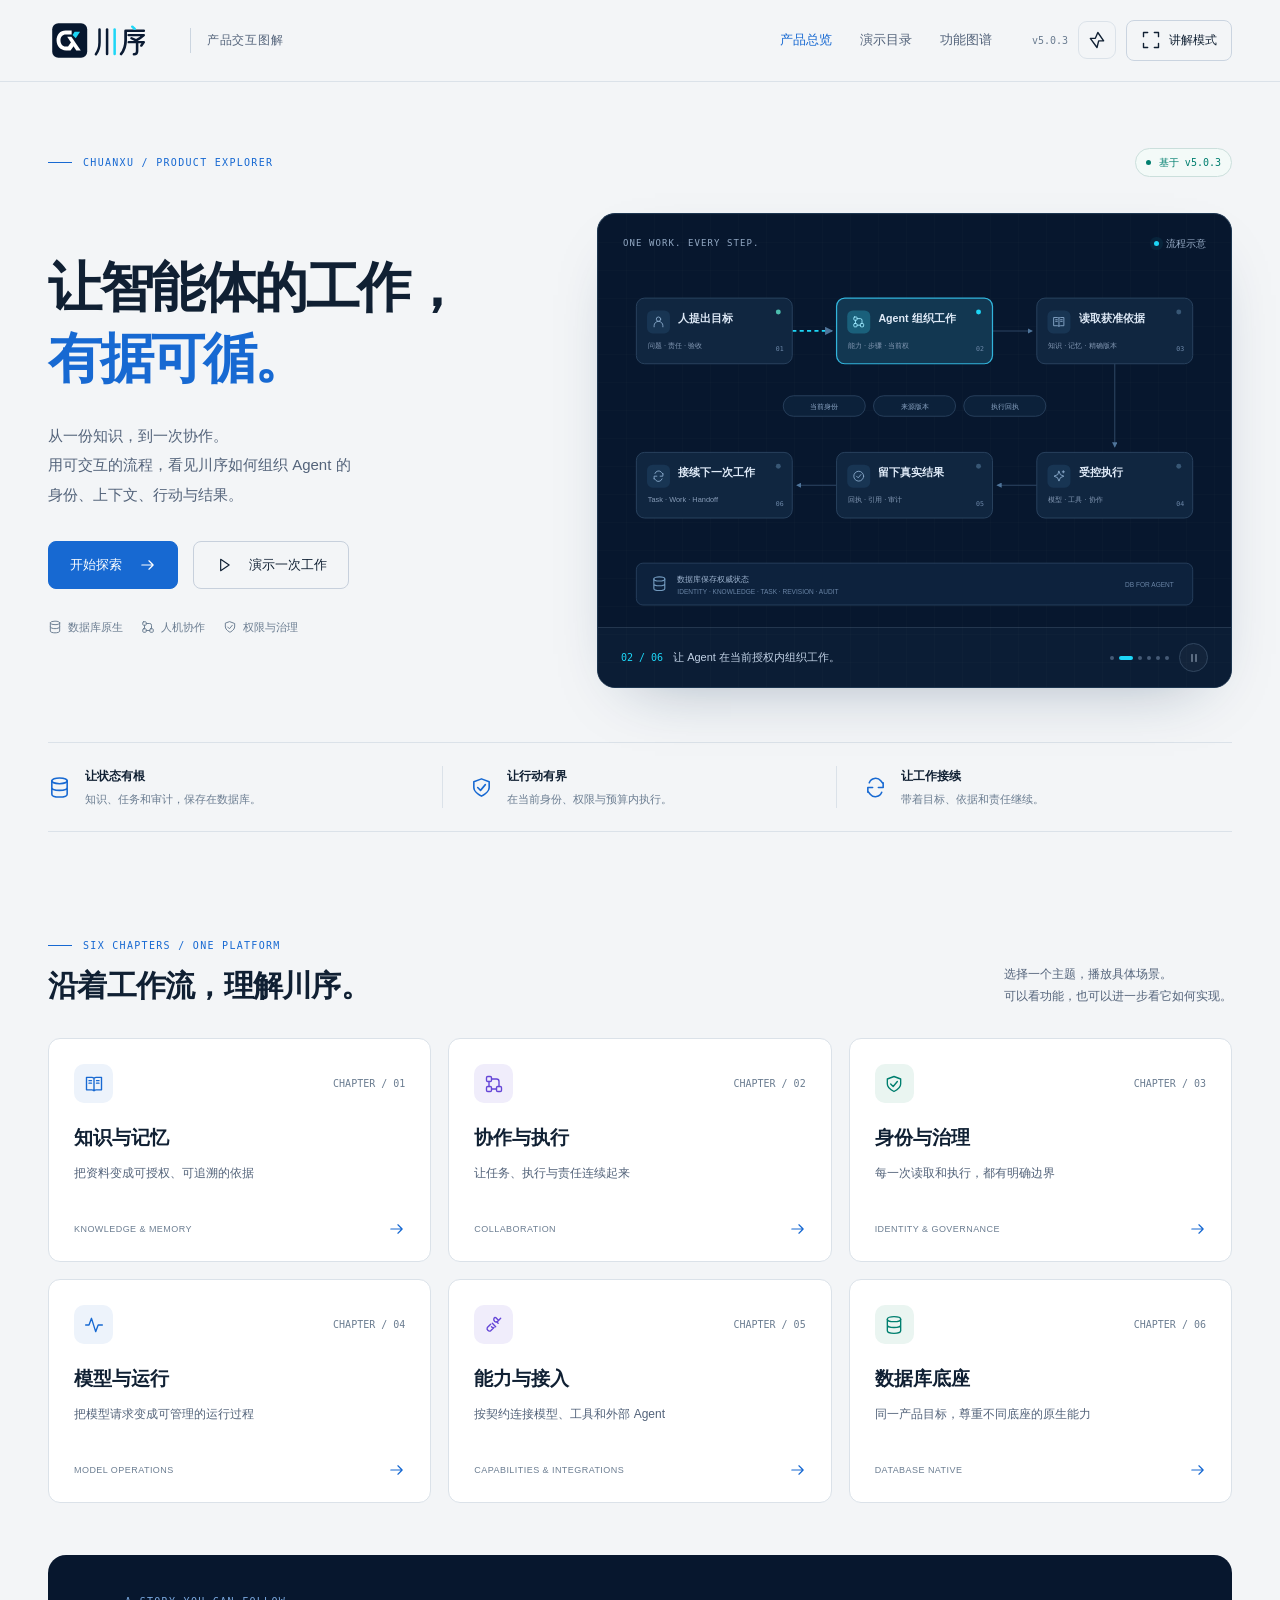
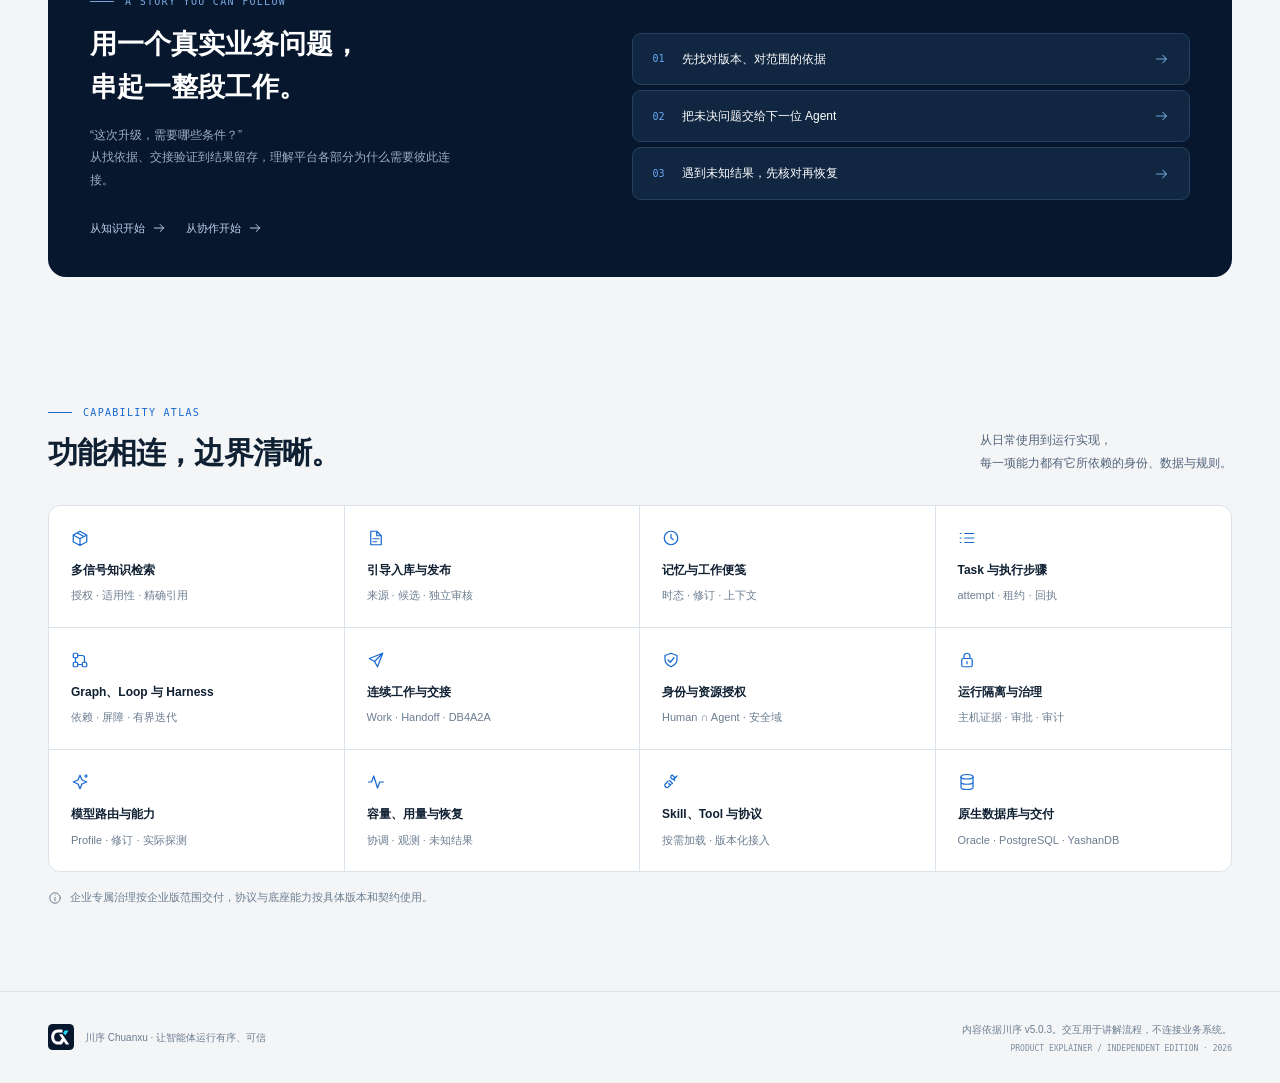
==== index.html @ 63a78e1e "v5.0.3 v1" ====
<!doctype html>
<html lang="zh-CN">
<head>
  <meta charset="utf-8">
  <meta name="viewport" content="width=device-width,initial-scale=1">
  <meta name="theme-color" content="#f3f5f7">
  <meta name="description" content="从知识与记忆、协作执行到身份治理，用动效探索川序 AI Agent 管理平台。">
  <title>川序产品交互图解</title>
  <link rel="icon" href="assets/chuanxu-mark.svg" type="image/svg+xml">
  <link rel="stylesheet" href="styles.css">
  <script src="content.js" defer></script>
  <script src="app.js" defer></script>
</head>
<body data-page="index">
  <div id="app"></div>
  <noscript><main class="noscript"><h1>川序产品交互图解</h1><p>请启用 JavaScript，以播放流程、切换场景并查看实现说明。这套独立网页在本地运行，不连接业务系统。</p><p><a href="index.html">产品总览</a> · <a href="README.md">使用说明</a></p></main></noscript>
</body>
</html>
---- styles.css ----
@charset "UTF-8";
:root{color-scheme:light;--ink:#102033;--muted:#53637a;--soft:#6b7d91;--line:#dbe2e9;--canvas:#f3f5f7;--surface:#fff;--navy:#07172e;--blue:#1769d2;--cyan:#1dd6f6;--teal:#007f6f;--violet:#6546d7;--amber:#a85d00;--red:#c83c4a;--font:"Noto Sans CJK SC","Noto Sans SC","Microsoft YaHei",Arial,sans-serif;--mono:"IBM Plex Mono","DejaVu Sans Mono",Consolas,monospace;--radius:16px}
*{box-sizing:border-box}html{scroll-behavior:smooth;scroll-padding-top:100px}body{margin:0;background:var(--canvas);color:var(--ink);font-family:var(--font);font-size:15px;line-height:1.7;-webkit-font-smoothing:antialiased}button,input,select{font:inherit}button,a{-webkit-tap-highlight-color:transparent}button{cursor:pointer}button:disabled{cursor:default;opacity:.4}a{color:inherit;text-decoration:none}button{color:inherit}svg{vertical-align:middle}img{max-width:100%;display:block}button:focus-visible,a:focus-visible,select:focus-visible,[tabindex]:focus-visible{outline:3px solid #2887f2;outline-offset:5px}::selection{background:#b9e5f7;color:var(--navy)}.skip-link{position:fixed;z-index:200;top:-70px;left:20px;padding:10px 20px;background:white}.skip-link:focus{top:10px}.icon{width:20px;height:20px;fill:none;stroke:currentColor;stroke-width:1.65;stroke-linecap:round;stroke-linejoin:round;flex-shrink:0}.container{width:min(1280px,calc(100% - 96px));margin-inline:auto}.mono,.eyebrow,.serial,.stage-eyebrow{font-family:var(--mono)}
.site-header{height:82px;position:sticky;top:0;z-index:50;background:rgba(243,245,247,.94);backdrop-filter:blur(14px);border-bottom:1px solid var(--line)}.header-inner{height:100%;display:flex;align-items:center;gap:24px}.brand{display:flex;align-items:center;gap:16px;flex-shrink:0}.brand img{width:126px;height:auto}.brand-rule{width:1px;height:25px;background:#cbd5e0}.brand-caption{font-size:12px;color:var(--muted);letter-spacing:.06em}.header-nav{display:flex;gap:28px;margin-left:auto;font-size:13px;color:var(--muted)}.header-nav a:hover,.header-nav a[aria-current=page]{color:var(--blue)}.header-actions{display:flex;align-items:center;gap:10px;margin-left:16px}.icon-btn{width:38px;height:38px;display:inline-flex;align-items:center;justify-content:center;border:1px solid var(--line);border-radius:9px;background:transparent}.icon-btn:hover{background:#e7edf4;border-color:#b7c7d9}.text-btn{padding:9px 14px;border:1px solid #cad4e0;border-radius:8px;display:inline-flex;align-items:center;justify-content:center;gap:8px;font-size:12px;background:transparent}.text-btn:hover{border-color:var(--blue);color:var(--blue)}.text-btn.active{background:var(--ink);color:#fff}.mobile-menu{display:none}.header-issue{font:10px var(--mono);color:var(--soft)}
.eyebrow{display:flex;align-items:center;gap:11px;font-size:10px;font-weight:500;letter-spacing:.13em;line-height:1.5;color:var(--blue)}.eyebrow:before{content:"";width:24px;height:1px;background:currentColor}.version-pill{display:inline-flex;align-items:center;gap:8px;font-family:var(--mono);font-size:10px;color:var(--teal);padding:5px 10px;border:1px solid #cbdfdc;background:#f3faf8;border-radius:30px}.version-pill:before{content:"";width:5px;height:5px;border-radius:50%;background:var(--teal)}.hero{padding:66px 0 42px}.hero-topline{display:flex;align-items:center;justify-content:space-between;margin-bottom:36px}.hero-grid{display:grid;grid-template-columns:.87fr 1.13fr;gap:60px;align-items:center}.hero-copy{padding:12px 0 25px}h1,h2,h3,p{margin:0}h1,h2,h3{font-weight:600}h1{font-size:clamp(36px,4.25vw,58px);line-height:1.32;letter-spacing:-.045em}.hero h1 em{font-style:normal;color:var(--blue)}.hero-description{max-width:420px;color:var(--muted);font-size:15px;line-height:1.95;margin-top:26px}.actions{display:flex;align-items:center;gap:15px;margin-top:32px;flex-wrap:wrap}.button{padding:13px 21px;display:inline-flex;align-items:center;justify-content:center;gap:17px;border:1px solid var(--blue);border-radius:8px;background:var(--blue);color:white;font-size:13px;line-height:1.4;transition:background .2s,transform .2s}.button:hover{background:#105ab9;transform:translateY(-2px)}.button.secondary{background:transparent;color:var(--ink);border-color:#c7d0dc}.button.secondary:hover{background:#e7edf4}.button .icon{width:17px}.hero-footnote{display:flex;gap:18px;align-items:center;margin-top:29px;color:var(--soft);font-size:11px}.hero-footnote span{display:flex;align-items:center;gap:6px}.hero-footnote .icon{width:14px;height:14px}.hero-board{position:relative;background:var(--navy);border:1px solid #1d3650;border-radius:18px;color:#edf5ff;box-shadow:0 24px 65px -35px #102f5666;overflow:hidden}.board-grid{position:absolute;inset:0;pointer-events:none;background-image:linear-gradient(#ffffff03 1px,transparent 1px),linear-gradient(90deg,#ffffff03 1px,transparent 1px);background-size:28px 28px}.hero-board-head{position:relative;display:flex;align-items:center;justify-content:space-between;padding:21px 25px 0}.stage-eyebrow{font-size:9px;letter-spacing:.12em;color:#93a9c4}.stage-status{font-size:10px;display:flex;align-items:center;gap:7px;color:#96aac4}.status-dot{display:inline-block;width:5px;height:5px;border-radius:50%;background:var(--cyan);box-shadow:0 0 0 4px #1dd6f610}.hero-stage{position:relative;padding:10px 17px 0}.hero-stage .flow-svg{width:100%;height:auto;display:block}.hero-board-footer{border-top:1px solid #23364e;padding:15px 23px;display:flex;align-items:center;justify-content:space-between;gap:10px;background:#0b1d35}.hero-caption{font-size:11px;color:#c1d1e5}.hero-caption .mono{color:var(--cyan);font-size:10px;margin-right:10px}.hero-controls{display:flex;align-items:center;gap:10px}.hero-controls button{width:29px;height:29px;background:#ffffff08;color:#c4d4e7;border:1px solid #31465f;border-radius:50%;display:grid;place-items:center}.hero-controls .icon{width:12px;height:12px}.hero-dots{display:flex;gap:5px}.hero-dots span{width:4px;height:4px;background:#455a75;border-radius:50%}.hero-dots span.active{background:var(--cyan);width:14px;border-radius:5px}.principle-strip{display:grid;grid-template-columns:repeat(3,1fr);margin-top:54px;border-top:1px solid var(--line);border-bottom:1px solid var(--line);padding:23px 0}.principle{display:flex;align-items:center;gap:14px;padding:0 27px;border-right:1px solid var(--line)}.principle:first-child{padding-left:0}.principle:last-child{border:0}.principle>.icon{width:23px;height:23px;color:var(--blue)}.principle strong{font-size:12px;font-weight:600;display:block}.principle small{font-size:11px;color:var(--soft);display:block;margin-top:3px}
.section{padding:64px 0}.section-heading{display:flex;align-items:end;justify-content:space-between;gap:24px;margin-bottom:30px}.section-heading h2{font-size:30px;line-height:1.5;letter-spacing:-.025em;margin-top:10px}.section-description{font-size:12px;color:var(--muted);max-width:350px;line-height:1.9}.chapter-grid{display:grid;grid-template-columns:repeat(3,1fr);gap:17px}.chapter-card{position:relative;background:var(--surface);border:1px solid var(--line);border-radius:12px;padding:25px 25px 22px;transition:transform .25s,border-color .25s,box-shadow .25s;overflow:hidden;min-height:224px;display:flex;flex-direction:column}.chapter-card:hover{transform:translateY(-5px);border-color:#8cb3e5;box-shadow:0 12px 25px -16px #173d6c66}.card-top{display:flex;align-items:center;justify-content:space-between}.serial{font-size:10px;color:var(--soft)}.chapter-card .card-icon{height:39px;width:39px;display:grid;place-items:center;background:#edf3fb;color:var(--blue);border-radius:10px}.chapter-card:nth-child(2) .card-icon,.chapter-card:nth-child(5) .card-icon{color:var(--violet);background:#f0edfb}.chapter-card:nth-child(3) .card-icon,.chapter-card:nth-child(6) .card-icon{color:var(--teal);background:#eaf5f1}.chapter-card h3{font-size:19px;margin-top:19px}.chapter-card p{font-size:12px;color:var(--muted);margin-top:8px;line-height:1.8;max-width:240px}.card-bottom{display:flex;align-items:center;justify-content:space-between;margin-top:auto;padding-top:19px;color:var(--soft);font-size:9px;letter-spacing:.05em}.card-bottom>.icon{width:17px;color:var(--blue)}.chapter-card:hover .card-bottom>.icon{transform:translateX(4px)}
.work-story{background:var(--navy);color:white;border-radius:18px;padding:39px 42px;margin-top:52px;display:grid;grid-template-columns:1fr 1.15fr;gap:56px;align-items:center;position:relative;overflow:hidden}.work-story .eyebrow{color:#7aa8de}.work-story h2{font-size:27px;line-height:1.6;margin-top:14px}.work-story p{font-size:12px;color:#9caec6;margin-top:14px;line-height:1.9;max-width:380px}.story-steps{display:flex;flex-direction:column;gap:5px}.story-step{display:flex;gap:17px;align-items:center;padding:15px 20px;background:#102641;border:1px solid #25415f;border-radius:9px;font-size:12px}.story-step .serial{color:#69a8f7}.story-step>.icon{margin-left:auto;color:#74a8dc;width:15px}.story-steps a:hover{border-color:#4a8bd6;background:#163151}.reading-links{display:flex;gap:20px;margin-top:26px}.reading-links a{font-size:11px;color:#bed4ee;display:flex;align-items:center;gap:7px}.reading-links .icon{width:14px}.atlas-grid{display:grid;grid-template-columns:repeat(4,1fr);gap:0;border:1px solid var(--line);background:white;border-radius:12px;overflow:hidden}.atlas-item{padding:22px;border-right:1px solid var(--line);border-bottom:1px solid var(--line)}.atlas-item:nth-child(4n){border-right:0}.atlas-item:nth-last-child(-n+4){border-bottom:0}.atlas-item .icon{width:18px;color:var(--blue);margin-bottom:12px}.atlas-item h3{font-size:12px}.atlas-item p{font-size:11px;color:var(--soft);margin-top:6px}.atlas-item:hover{background:#f5f8fc}.atlas-footer{font-size:11px;color:var(--soft);margin-top:16px;display:flex;align-items:center;gap:8px}.atlas-footer>.icon{height:14px;width:14px}
.topic-layout{display:grid;grid-template-columns:202px minmax(0,1fr);gap:48px;align-items:start;padding-top:40px}.chapter-sidebar{position:sticky;top:116px}.sidebar-kicker{font:9px var(--mono);color:var(--soft);letter-spacing:.12em;margin:5px 0 18px 13px}.sidebar-link{display:flex;gap:12px;align-items:center;padding:11px 13px;border:1px solid transparent;border-radius:8px;color:var(--muted);font-size:12px;margin-bottom:4px}.sidebar-link .serial{font-size:9px;color:#7b8a9b}.sidebar-link:hover{background:#e8edf4;color:var(--ink)}.sidebar-link.active{background:white;border-color:var(--line);color:var(--blue);box-shadow:0 3px 8px #192c4804}.sidebar-link.active .serial{color:var(--blue)}.sidebar-link>.icon{width:14px;height:14px;margin-left:auto}.sidebar-bottom{margin-top:26px;padding:18px 13px;border-top:1px solid var(--line)}.sidebar-bottom p{font-size:10px;color:var(--soft);line-height:1.8}.sidebar-bottom span{font:9px var(--mono);display:block;color:var(--blue);margin-top:9px}.topic-intro{padding:6px 0 29px}.topic-intro h1{font-size:42px;line-height:1.4;letter-spacing:-.035em;margin-top:23px}.topic-intro h1 span{color:var(--blue)}.topic-intro p{max-width:650px;font-size:13px;line-height:1.95;color:var(--muted);margin-top:20px}.tag-row{display:flex;gap:8px;margin-top:23px;flex-wrap:wrap}.tag{font-size:10px;background:#e9eef4;border:1px solid #dce3ec;color:#536980;border-radius:5px;padding:4px 9px}.topic-demo{padding-top:17px;scroll-margin-top:105px}.demo-title{font-size:18px;line-height:1.6;margin-bottom:18px;font-weight:600}.scenario-tabs{display:flex;gap:5px;flex-wrap:wrap;margin-bottom:17px}.scenario-tab{background:transparent;border:1px solid transparent;padding:8px 14px;border-radius:7px;font-size:12px;color:var(--muted);display:flex;gap:7px;align-items:center}.scenario-tab:hover{background:#e5ebf3}.scenario-tab[aria-selected=true]{background:#e3edfa;color:#125bb7;border-color:#c5d9f3}.scenario-tab .icon{width:14px;height:14px}.demo-workbench{background:white;border:1px solid var(--line);border-radius:14px;overflow:hidden;box-shadow:0 10px 30px -25px #18344c55}.workbench-top{display:flex;justify-content:space-between;align-items:center;border-bottom:1px solid var(--line);padding:15px 20px;gap:14px}.scene-description{font-size:11px;color:var(--muted);max-width:600px}.workbench-top .stage-status{color:var(--soft);flex-shrink:0}.workbench-top .status-dot{background:var(--teal);box-shadow:none}.workbench-main{display:grid;grid-template-columns:minmax(0,1fr) 262px}.diagram-panel{background:#f7f9fc;min-width:0;position:relative;display:flex;align-items:center;flex-direction:column;justify-content:center;padding:9px 13px 0}.diagram-index{width:100%;display:flex;align-items:center;justify-content:space-between;padding:8px 7px 0;color:var(--soft);font:8px var(--mono);letter-spacing:.04em}.diagram-index span:last-child{font:9px var(--font);letter-spacing:0}.flow-svg{width:100%;max-height:430px;overflow:visible;display:block;isolation:isolate}.flow-svg text{font-family:var(--font)}.flow-svg .node-title{fill:var(--ink);font-size:13px;font-weight:600}.flow-svg .node-sub{fill:#6b7f95;font-size:9px}.flow-svg .node-number{fill:#8d9caf;font-size:8px;font-family:var(--mono)}.flow-svg .node-rect{fill:white;stroke:#cfdae6;stroke-width:1.1;transition:fill .3s,stroke .3s}.flow-svg .node-icon-bg{fill:#edf2f8;transition:fill .3s}.flow-svg .node-icon{color:#6c819d;transition:color .3s}.flow-svg .node-state{fill:#d4deea}.flow-node{cursor:pointer;outline:none}.flow-node:hover .node-rect,.flow-node:focus .node-rect{stroke:var(--blue);stroke-width:2}.flow-node.is-active .node-rect{stroke:#1769d2;stroke-width:1.6;fill:#f1f7ff}.flow-node.is-active .node-icon-bg{fill:#1769d2}.flow-node.is-active .node-icon{color:white}.flow-node.is-active .node-state{fill:var(--blue)}.flow-node.is-done .node-state{fill:var(--teal)}.flow-node.is-done .node-rect{stroke:#afc9d4}.flow-edge{fill:none;stroke:#d1dce8;stroke-width:1.3;transition:stroke .3s;marker-end:url(#arrow-light)}.flow-edge.is-travelled{stroke:#99b3d3}.flow-edge.is-active{stroke:var(--blue);stroke-width:2;stroke-dasharray:5 4;animation:stream 1s linear infinite}.db-band{fill:#e8eef6;stroke:#d7e1ed}.db-band-text{fill:#526e8f;font-size:10px}.db-band-sub{fill:#8397b0;font-size:8px;font-family:var(--mono)}.db-symbol{color:#5e7b9c}.signal-pill{fill:white;stroke:#d7e1ed}.signal-text{fill:#657b95;font-size:9px}.signal-pill.active{fill:#e7f1ff;stroke:#b6ceee}.signal-text.active{fill:#1769d2}.graph-caption{font-size:10px;color:var(--soft);padding:0 0 17px;align-self:flex-start;margin-left:7px}.hero-board .flow-svg .node-rect{fill:#102640;stroke:#2c4562}.hero-board .flow-svg .node-title{fill:#dfeaf7}.hero-board .flow-svg .node-sub{fill:#869bb6}.hero-board .flow-svg .node-number{fill:#6e89aa}.hero-board .flow-svg .node-icon-bg{fill:#183553}.hero-board .flow-svg .node-icon{color:#8aaacb}.hero-board .flow-svg .node-state{fill:#385775}.hero-board .flow-node.is-active .node-rect{fill:#123751;stroke:#32b4db;stroke-width:1.5}.hero-board .flow-node.is-active .node-icon-bg{fill:#1a607b}.hero-board .flow-node.is-active .node-icon{color:#9eeaff}.hero-board .flow-node.is-active .node-state{fill:#1dd6f6}.hero-board .flow-node.is-done .node-state{fill:#4cbdad}.hero-board .flow-edge{stroke:#2c4562;marker-end:url(#arrow-dark)}.hero-board .flow-edge.is-travelled{stroke:#42678e}.hero-board .flow-edge.is-active{stroke:#1dd6f6}.hero-board .db-band{fill:#0d223d;stroke:#2b4563}.hero-board .db-band-text{fill:#a0b6d1}.hero-board .db-band-sub{fill:#6984a5}.hero-board .db-symbol{color:#729abe}.hero-board .signal-pill{fill:#0c213a;stroke:#2c4562}.hero-board .signal-text{fill:#8ca6c5}.hero-board .flow-node:hover .node-rect,.hero-board .flow-node:focus .node-rect{stroke:var(--cyan)}
.explanation{border-left:1px solid var(--line);padding:19px 22px 20px;min-height:350px;display:flex;flex-direction:column}.reading-mode{display:flex;background:#edf1f6;border-radius:6px;padding:3px;gap:3px;margin-bottom:25px}.reading-mode button{border:0;background:transparent;color:var(--muted);font-size:10px;padding:6px 7px;flex:1;border-radius:4px}.reading-mode button[aria-selected=true]{background:white;color:var(--blue);box-shadow:0 1px 3px #112d4d12}.step-counter{font:9px var(--mono);color:var(--blue);letter-spacing:.04em}.explanation h3{font-size:17px;line-height:1.65;margin-top:12px;letter-spacing:-.02em;min-height:56px}.explanation .step-copy{font-size:11px;line-height:1.95;color:var(--muted);margin-top:12px;min-height:88px}.event-receipt{margin-top:auto;padding-top:20px}.event-label{font:8px var(--mono);color:var(--soft);letter-spacing:.08em;display:flex;align-items:center;gap:7px}.event-label:before{content:"";width:4px;height:4px;background:var(--teal);border-radius:50%}.event-text{margin-top:7px;padding:9px;background:#f0f4f9;border:1px solid #e2e9f1;border-radius:5px;font:9px/1.8 var(--mono);color:#557297;overflow-wrap:anywhere}.playback{padding:15px 20px;border-top:1px solid var(--line);display:flex;justify-content:space-between;align-items:center;gap:16px}.step-track{display:flex;align-items:center;gap:5px}.step-marker{display:flex;align-items:center;justify-content:center;width:27px;height:27px;background:transparent;border:1px solid transparent;border-radius:50%;font:9px var(--mono);color:#8291a3}.step-marker[aria-current=step]{background:var(--blue);color:white}.step-marker.done{color:var(--blue)}.track-line{width:14px;height:1px;background:#d5dfeb}.playback-actions{display:flex;align-items:center;gap:6px}.playback-actions .icon-btn{width:29px;height:29px;border:0}.playback-actions .icon{width:15px;height:15px}.play-btn{border:0;background:#e9f1fc;color:var(--blue);border-radius:6px;padding:7px 11px;font-size:10px;display:flex;align-items:center;gap:6px;min-width:65px;justify-content:center}.play-btn:hover{background:#dce9fb}.speed-select{border:0;background:transparent;color:var(--soft);font:9px var(--mono);width:51px;padding:6px 0 6px 5px;margin-left:4px}.scenario-caption{font-size:10px;color:var(--soft);margin-top:12px;display:flex;align-items:center;gap:6px}.scenario-caption .icon{width:12px;height:12px}.experiment{margin-top:25px;border:1px solid #cfdeef;border-radius:12px;padding:23px;background:#eaf1fa}.experiment-heading{display:flex;align-items:start;justify-content:space-between;gap:15px}.experiment h3{font-size:14px}.experiment-heading p{font-size:11px;color:var(--muted);margin-top:6px}.experiment-heading>.icon{width:20px;color:var(--blue)}.experiment-grid{display:grid;grid-template-columns:1fr 1fr;gap:24px;margin-top:21px}.experiment-inputs{display:flex;flex-direction:column;gap:13px}.switch-label{display:flex;align-items:center;justify-content:space-between;gap:14px;cursor:pointer;font-size:11px;position:relative}.switch-label input{position:absolute;right:0;opacity:0;width:32px;height:20px;margin:0}.switch-track{width:30px;height:17px;flex-shrink:0;background:#b9c6d7;border-radius:20px;position:relative;transition:background .2s}.switch-track:after{content:"";position:absolute;top:3px;left:3px;width:11px;height:11px;background:white;border-radius:50%;transition:transform .2s}.switch-label input:checked+.switch-track{background:var(--blue)}.switch-label input:checked+.switch-track:after{transform:translateX(13px)}.switch-label input:focus-visible+.switch-track{outline:3px solid var(--blue);outline-offset:4px}.experiment-result{background:#fff;border:1px solid #cfdeef;border-radius:8px;padding:15px 17px;min-height:112px}.result-status{font:9px var(--mono);color:var(--teal);display:flex;align-items:center;gap:6px}.result-status:before{content:"";width:5px;height:5px;background:currentColor;border-radius:50%}.result-status.blocked{color:var(--amber)}.experiment-result h4{margin:7px 0 4px;font-size:13px;font-weight:600}.experiment-result p{font-size:10px;color:var(--muted);line-height:1.85}.experiment-options{display:flex;flex-direction:column;align-items:stretch;gap:5px}.option-btn{border:1px solid #cfdbeb;background:transparent;border-radius:6px;text-align:left;padding:7px 10px;color:var(--muted);font-size:11px;display:flex;align-items:center;gap:8px}.option-btn:before{content:"";width:5px;height:5px;border:1px solid #829bb6;border-radius:50%}.option-btn[aria-pressed=true]{background:white;color:var(--blue);border-color:#8eb4e4}.option-btn[aria-pressed=true]:before{background:var(--blue);border-color:var(--blue)}
.topic-cards{padding:42px 0 30px}.topic-section-head{display:flex;justify-content:space-between;align-items:center;margin-bottom:19px;gap:15px}.topic-section-head h2{font-size:19px}.topic-section-head span{font:8px var(--mono);letter-spacing:.09em;color:var(--soft)}.feature-grid{display:grid;grid-template-columns:1fr 1fr;gap:14px}.feature-card{border:1px solid var(--line);background:#ffffff91;border-radius:10px;padding:22px}.feature-card>.icon{color:var(--blue);width:19px;height:19px}.feature-card h3{font-size:14px;margin-top:13px}.feature-card p{font-size:11px;line-height:1.9;color:var(--muted);margin-top:8px}.implementation-detail{margin-top:15px;border-top:1px solid var(--line);padding-top:12px}.implementation-detail summary{font-size:10px;color:var(--blue);cursor:pointer;list-style:none;display:flex;justify-content:space-between;align-items:center}.implementation-detail summary:after{content:"+";font:14px var(--mono)}.implementation-detail[open] summary:after{content:"−"}.implementation-detail p{font-size:10px;color:var(--soft);margin-top:8px}.next-chapter{padding:23px 0 36px;display:flex;justify-content:space-between;align-items:center;gap:20px;border-top:1px solid var(--line);margin-top:16px}.next-link{font-size:11px;color:var(--muted);display:flex;align-items:center;gap:9px}.next-link:last-child{color:var(--blue)}.next-link>.icon{width:14px}.site-footer{border-top:1px solid var(--line);margin-top:20px;padding:29px 0 30px}.footer-inner{display:flex;justify-content:space-between;align-items:center;gap:24px}.footer-brand{display:flex;align-items:center;gap:11px;font-size:10px;color:var(--soft)}.footer-brand img{width:26px;height:26px}.footer-note{max-width:530px;text-align:right;font-size:10px;color:var(--soft);line-height:1.85}.footer-note span{font:8px var(--mono);display:block;margin-top:5px;color:#7d8c9e}.reveal{transition:opacity .6s,transform .6s}.js-motion .reveal:not(.visible){opacity:0;transform:translateY(18px)}.progress-bar{position:fixed;height:2px;top:81px;left:0;background:var(--blue);z-index:60;width:0;pointer-events:none}.toast{position:fixed;bottom:24px;left:50%;transform:translateX(-50%);z-index:150;background:var(--navy);color:white;border:1px solid #354761;border-radius:8px;padding:10px 18px;font-size:11px;box-shadow:0 8px 20px #07172e30;max-width:calc(100% - 30px);opacity:0;pointer-events:none;transition:opacity .2s}.toast.visible{opacity:1}.presentation .chapter-sidebar,.presentation .topic-intro,.presentation .topic-cards,.presentation .experiment,.presentation .next-chapter,.presentation .site-footer,.presentation .topic-demo>.demo-title,.presentation .scenario-caption{display:none}.presentation .topic-layout{grid-template-columns:minmax(0,1fr);padding-top:25px;max-width:1280px}.presentation .topic-demo{padding-top:0}.presentation .workbench-main{grid-template-columns:minmax(0,1fr) 330px}.presentation .diagram-panel{padding:20px 30px}.presentation .flow-svg{max-height:66vh}.presentation .explanation{padding:30px}.presentation .explanation h3{font-size:23px}.presentation .explanation .step-copy{font-size:14px;line-height:2}.presentation .reading-mode button{font-size:12px;padding:9px}.presentation .event-text{font-size:11px}.presentation .playback{padding:20px 25px}.presentation .step-marker{width:32px;height:32px}.presentation-nav{display:none}.presentation .presentation-nav{display:flex;gap:8px;justify-content:space-between;margin-top:17px}.presentation-nav a{font-size:12px;color:var(--muted);display:flex;align-items:center;gap:8px}.presentation-nav .icon{width:15px}.presentation .scenario-tab{font-size:14px;padding:10px 18px}.presentation .scene-description{font-size:12px;max-width:900px}.presentation .header-issue{display:none}.noscript{padding:50px;max-width:700px;margin:auto}.noscript p{margin-top:20px;color:var(--muted)}
.flow-svg .flow-edge,.hero-board .flow-svg .flow-edge{marker-end:var(--edge-marker)}.compact-graph{display:none!important}.switch-track{pointer-events:none}.switch-label input{cursor:pointer;z-index:1}
@keyframes stream{to{stroke-dashoffset:-18}}[data-motion=off] *,[data-motion=off] *:before,[data-motion=off] *:after{animation:none!important;transition:none!important;scroll-behavior:auto!important}[data-motion=off] .reveal{opacity:1!important;transform:none!important}
@media(min-width:1600px){.container{width:min(1360px,calc(100% - 120px))}.hero-grid{gap:80px}.hero{padding-top:80px}.hero h1{font-size:62px}.workbench-main{grid-template-columns:minmax(0,1fr) 295px}.topic-layout{gap:58px}}
@media(max-width:1199px){.container{width:calc(100% - 64px)}.hero-grid{gap:32px;grid-template-columns:.9fr 1.1fr}.hero h1{font-size:45px}.header-nav{gap:20px}.brand-caption{display:none}.brand-rule{display:none}.header-actions{margin-left:5px}.topic-layout{grid-template-columns:168px minmax(0,1fr);gap:28px}.sidebar-link{font-size:11px;padding-inline:9px;gap:9px}.topic-intro h1{font-size:36px}.workbench-main{grid-template-columns:minmax(0,1fr) 225px}.explanation{padding-inline:17px}.explanation h3{font-size:15px}.explanation .step-copy{font-size:10px;min-height:110px}.diagram-panel{padding-inline:5px}.hero-board-head{padding-inline:20px}.hero-board-footer{padding-inline:17px}.hero-caption{font-size:10px}.principle{padding-inline:20px}.work-story{gap:35px}.chapter-card{padding:22px}.graph-caption{font-size:9px}.step-track{gap:2px}.track-line{width:8px}.playback{padding-inline:13px}.step-marker{width:23px;height:23px}}
@media(max-width:960px){.header-nav{gap:20px}.header-issue{display:none}.hero{padding-top:42px}.hero-grid{grid-template-columns:1fr 1.1fr;gap:26px}.hero h1{font-size:38px}.hero-description{font-size:12px}.hero-copy{padding:10px 0}.hero-stage{padding-inline:8px}.hero-caption{max-width:200px;line-height:1.6}.hero-caption .mono{display:none}.principle-strip{margin-top:37px}.principle strong{font-size:11px}.principle small{font-size:9px}.hero-footnote{gap:10px;font-size:9px}.chapter-card{min-height:220px}.chapter-card h3{font-size:17px}.chapter-card p{font-size:11px}.work-story{padding:30px;gap:25px}.work-story h2{font-size:23px}.work-story p{font-size:11px}.story-step{padding:13px;font-size:10px}.topic-layout{grid-template-columns:1fr;padding-top:22px;gap:0}.chapter-sidebar{position:relative;top:auto;display:flex;align-items:center;gap:3px;overflow-x:auto;padding-bottom:19px;margin-bottom:15px;border-bottom:1px solid var(--line);scrollbar-width:thin}.sidebar-kicker,.sidebar-bottom{display:none}.sidebar-link{white-space:nowrap;margin:0;padding:8px;font-size:10px;flex-shrink:0}.sidebar-link .icon{display:none}.topic-intro h1{font-size:40px}.topic-intro p{max-width:640px}.workbench-main{grid-template-columns:minmax(0,1fr) 260px}.explanation{min-height:330px}.explanation .step-copy{font-size:11px;min-height:85px}.hero-topline{margin-bottom:27px}.graph-caption{font-size:10px}.atlas-grid{grid-template-columns:repeat(3,1fr)}.atlas-item:nth-child(4n){border-right:1px solid var(--line)}.atlas-item:nth-child(3n){border-right:0}.atlas-item:nth-last-child(-n+4){border-bottom:1px solid var(--line)}.atlas-item:nth-last-child(-n+3){border-bottom:0}}
@media(max-width:720px){.container{width:calc(100% - 36px)}.site-header{height:68px}.brand img{width:111px}.header-inner{gap:10px}.header-actions{margin-left:auto;gap:7px}.header-nav{display:none}.header-issue{display:none}.header-actions>.text-btn{padding:8px 10px;font-size:10px;gap:5px}.header-actions>.text-btn .icon{width:14px;height:14px}.icon-btn{width:33px;height:33px}.icon-btn .icon{width:16px;height:16px}.mobile-menu{display:inline-flex}.header-nav.open{position:absolute;top:67px;left:0;right:0;display:flex;flex-direction:column;gap:0;background:var(--canvas);border-bottom:1px solid var(--line);box-shadow:0 15px 20px #172b4512;padding:10px 18px}.header-nav.open a{padding:11px 10px;font-size:12px}.progress-bar{top:67px}.hero{padding-top:30px}.hero-topline{margin-bottom:20px}.eyebrow{font-size:8px;letter-spacing:.1em;gap:8px}.eyebrow:before{width:17px}.version-pill{font-size:8px;padding:4px 7px;gap:5px}.hero-grid{grid-template-columns:1fr;gap:30px}.hero h1{font-size:42px;line-height:1.35}.hero-description{font-size:13px;line-height:1.95;margin-top:18px;max-width:470px}.hero-copy{padding:5px 0}.hero .actions{margin-top:24px;gap:10px}.button{font-size:12px;padding:12px 18px}.hero-footnote{font-size:10px;margin-top:22px;gap:20px}.hero-board{border-radius:13px}.hero-board-head{padding:18px 18px 0}.stage-eyebrow{font-size:8px}.stage-status{font-size:9px}.hero-stage{padding:10px 8px 0}.hero-board-footer{padding:13px 16px}.hero-caption{max-width:240px;font-size:10px}.principle-strip{grid-template-columns:1fr;padding:0;margin-top:30px}.principle,.principle:first-child{padding:16px 4px;border-right:0;border-bottom:1px solid var(--line);gap:15px}.principle:last-child{border:0}.principle strong{font-size:12px}.principle small{font-size:10px;display:inline;margin-left:9px}.principle div{display:flex;flex-wrap:wrap;align-items:baseline}.principle>.icon{width:19px;height:19px}.section{padding:33px 0}.section-heading{align-items:start;flex-direction:column;gap:12px;margin-bottom:23px}.section-heading h2{font-size:25px;margin-top:8px}.section-description{font-size:11px;max-width:440px}.chapter-grid{grid-template-columns:1fr 1fr;gap:11px}.chapter-card{padding:19px 16px 17px;border-radius:10px;min-height:225px}.chapter-card .card-icon{width:31px;height:31px;border-radius:8px}.chapter-card .card-icon .icon{width:17px;height:17px}.chapter-card h3{font-size:16px;line-height:1.5}.chapter-card p{font-size:10px;line-height:1.9}.card-bottom{font-size:7px;letter-spacing:0}.card-bottom>.icon{width:14px}.work-story{grid-template-columns:1fr;padding:26px 23px;gap:24px;margin-top:30px;border-radius:12px}.work-story h2{font-size:23px}.work-story p{max-width:100%}.story-step{font-size:11px;padding:13px 15px}.reading-links{margin-top:20px}.atlas-grid{grid-template-columns:1fr 1fr}.atlas-item{padding:19px 16px}.atlas-item:nth-child(3n){border-right:1px solid var(--line)}.atlas-item:nth-child(2n){border-right:0}.atlas-item:nth-last-child(-n+3){border-bottom:1px solid var(--line)}.atlas-item:nth-last-child(-n+2){border-bottom:0}.atlas-item h3{font-size:11px}.atlas-item p{font-size:10px}.topic-layout{padding-top:17px}.chapter-sidebar{margin-bottom:18px;padding-bottom:15px;margin-inline:-18px;padding-inline:18px;gap:4px}.sidebar-link{padding:7px 9px;font-size:10px;gap:8px}.sidebar-link .serial{font-size:8px}.topic-intro{padding:3px 0 22px}.topic-intro h1{font-size:34px;margin-top:19px}.topic-intro p{font-size:12px;line-height:1.9;margin-top:17px}.tag-row{margin-top:18px}.tag{font-size:9px}.demo-title{font-size:16px;margin-bottom:13px}.topic-demo{padding-top:8px}.scenario-tabs{gap:4px;margin-bottom:12px}.scenario-tab{padding:7px 10px;font-size:10px}.scenario-tab .icon{width:12px;height:12px}.workbench-top{padding:12px 14px}.scene-description{font-size:10px;line-height:1.8}.workbench-top .stage-status{display:none}.workbench-main{grid-template-columns:1fr}.diagram-panel{padding:10px 10px 0}.flow-svg{max-height:350px}.diagram-index{font-size:7px}.diagram-index span:last-child{font-size:8px}.graph-caption{font-size:8px;padding-bottom:12px}.explanation{border-left:0;border-top:1px solid var(--line);padding:16px 18px 19px;min-height:0}.reading-mode{width:172px;margin-bottom:17px}.reading-mode button{font-size:9px;padding:5px}.explanation h3{font-size:17px;min-height:0;margin-top:8px;line-height:1.65}.explanation .step-copy{font-size:11px;min-height:0;margin-top:8px;line-height:1.9}.step-counter{font-size:8px}.event-receipt{padding-top:13px}.event-text{font-size:8px;padding:7px 9px}.event-label{font-size:7px}.playback{padding:12px;gap:5px;flex-wrap:wrap}.step-track{gap:2px}.step-marker{width:22px;height:22px;font-size:8px}.track-line{width:6px}.playback-actions{gap:3px}.playback-actions .icon-btn{width:25px;height:25px}.play-btn{font-size:9px;padding:6px 8px;min-width:54px}.speed-select{font-size:8px;width:42px;margin:0;padding-left:1px}.scenario-caption{font-size:9px;line-height:1.9;margin-top:10px;align-items:start}.scenario-caption .icon{margin-top:3px;flex-shrink:0}.experiment{padding:19px;margin-top:20px}.experiment h3{font-size:13px}.experiment-heading p{font-size:10px}.experiment-grid{grid-template-columns:1fr;gap:18px;margin-top:19px}.switch-label{font-size:11px}.experiment-result{min-height:105px}.experiment-inputs{gap:15px}.experiment-options{flex-direction:row;flex-wrap:wrap}.option-btn{font-size:10px;padding:7px 9px}.topic-cards{padding-top:32px}.topic-section-head h2{font-size:17px}.topic-section-head span{font-size:7px}.feature-grid{gap:11px}.feature-card{padding:18px 16px}.feature-card h3{font-size:12px;margin-top:12px}.feature-card p{font-size:10px}.implementation-detail{margin-top:13px;padding-top:11px}.implementation-detail summary{font-size:9px}.implementation-detail p{font-size:9px}.next-chapter{padding:20px 0 26px}.next-link{font-size:10px;gap:6px}.footer-inner{align-items:start;flex-direction:column;gap:17px}.site-footer{margin-top:10px;padding:24px 0}.footer-note{text-align:left;font-size:9px}.footer-note span{font-size:7px}.footer-brand{font-size:9px}.presentation .topic-layout{padding-top:16px}.presentation .workbench-main{grid-template-columns:1fr}.presentation .diagram-panel{padding:10px 12px 0}.presentation .flow-svg{max-height:35vh}.presentation .explanation{padding:17px}.presentation .reading-mode button{font-size:9px;padding:5px}.presentation .explanation h3{font-size:17px}.presentation .explanation .step-copy{font-size:11px}.presentation .event-text{font-size:8px}.presentation .playback{padding:12px}.presentation .step-marker{width:22px;height:22px}.presentation .scenario-tab{font-size:10px;padding:7px 10px}.presentation .scene-description{font-size:10px}.presentation .event-receipt{padding-top:10px}.presentation .reading-mode{margin-bottom:12px}.presentation .presentation-nav{margin-bottom:15px}.presentation-nav a{font-size:10px}.presentation .chapter-sidebar{display:none}}
@media(min-width:721px) and (max-width:960px){.hero-grid{grid-template-columns:1fr;gap:28px}.hero h1{font-size:48px}.hero-description{font-size:14px;max-width:520px}.hero-board{max-width:760px;width:100%}.hero-board .hero-caption{max-width:none}.hero-footnote{font-size:11px;gap:20px}.hero-copy{padding-bottom:5px}.workbench-main{grid-template-columns:minmax(0,1fr) 235px}.explanation{padding-inline:15px}.explanation .step-copy{font-size:11px}}
@media(max-width:720px){.flow-svg.wide-graph{display:none!important}.flow-svg.compact-graph{display:block!important;max-height:420px}.hero-stage .compact-graph{max-height:none}.presentation .flow-svg.compact-graph{max-height:39vh}.graph-caption{font-size:9px}.presentation .graph-caption{display:none}}
@media(max-width:380px){.hero h1{font-size:37px}.hero-footnote{gap:13px;font-size:9px}.hero-caption{max-width:210px;font-size:9px}.header-actions>.text-btn{font-size:9px;padding-inline:8px}.chapter-card{padding:16px 13px}.topic-intro h1{font-size:30px}.playback{justify-content:center;gap:10px}.track-line{width:9px}.step-marker{width:25px;height:25px}.principle small{font-size:9px}}
@media(prefers-reduced-motion:reduce){html{scroll-behavior:auto}*,*:before,*:after{animation:none!important;transition:none!important}.reveal{opacity:1!important;transform:none!important}}
@media print{.site-header,.chapter-sidebar,.playback,.experiment,.scenario-tabs,.presentation-nav,.progress-bar,.hero-controls,.header-actions{display:none!important}.container{width:100%}.topic-layout,.hero-grid{display:block}.topic-intro{page-break-after:avoid}.workbench-main{display:block}.explanation{border:0}.flow-svg{max-height:320px}.hero-board{break-inside:avoid;print-color-adjust:exact}.reveal{opacity:1!important;transform:none!important}.feature-card,.chapter-card{break-inside:avoid}.site-footer{margin-top:20px}}
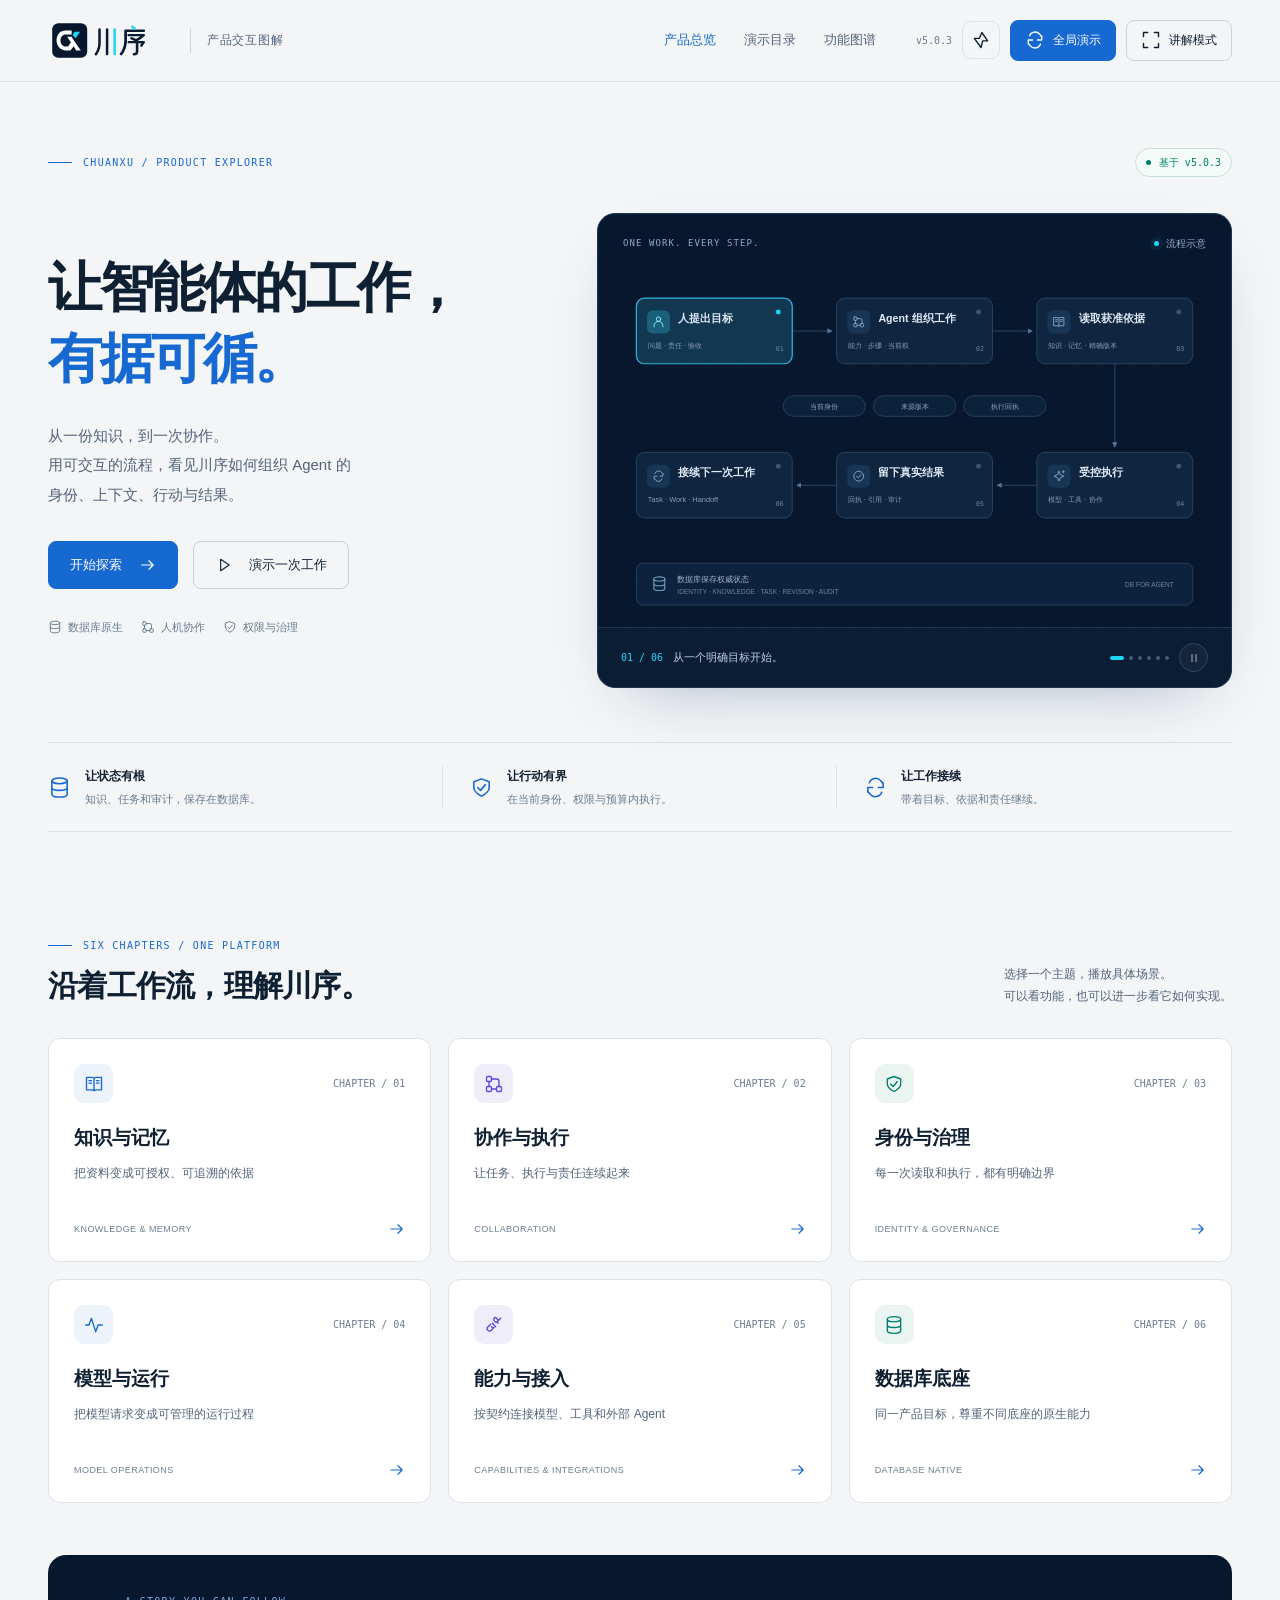
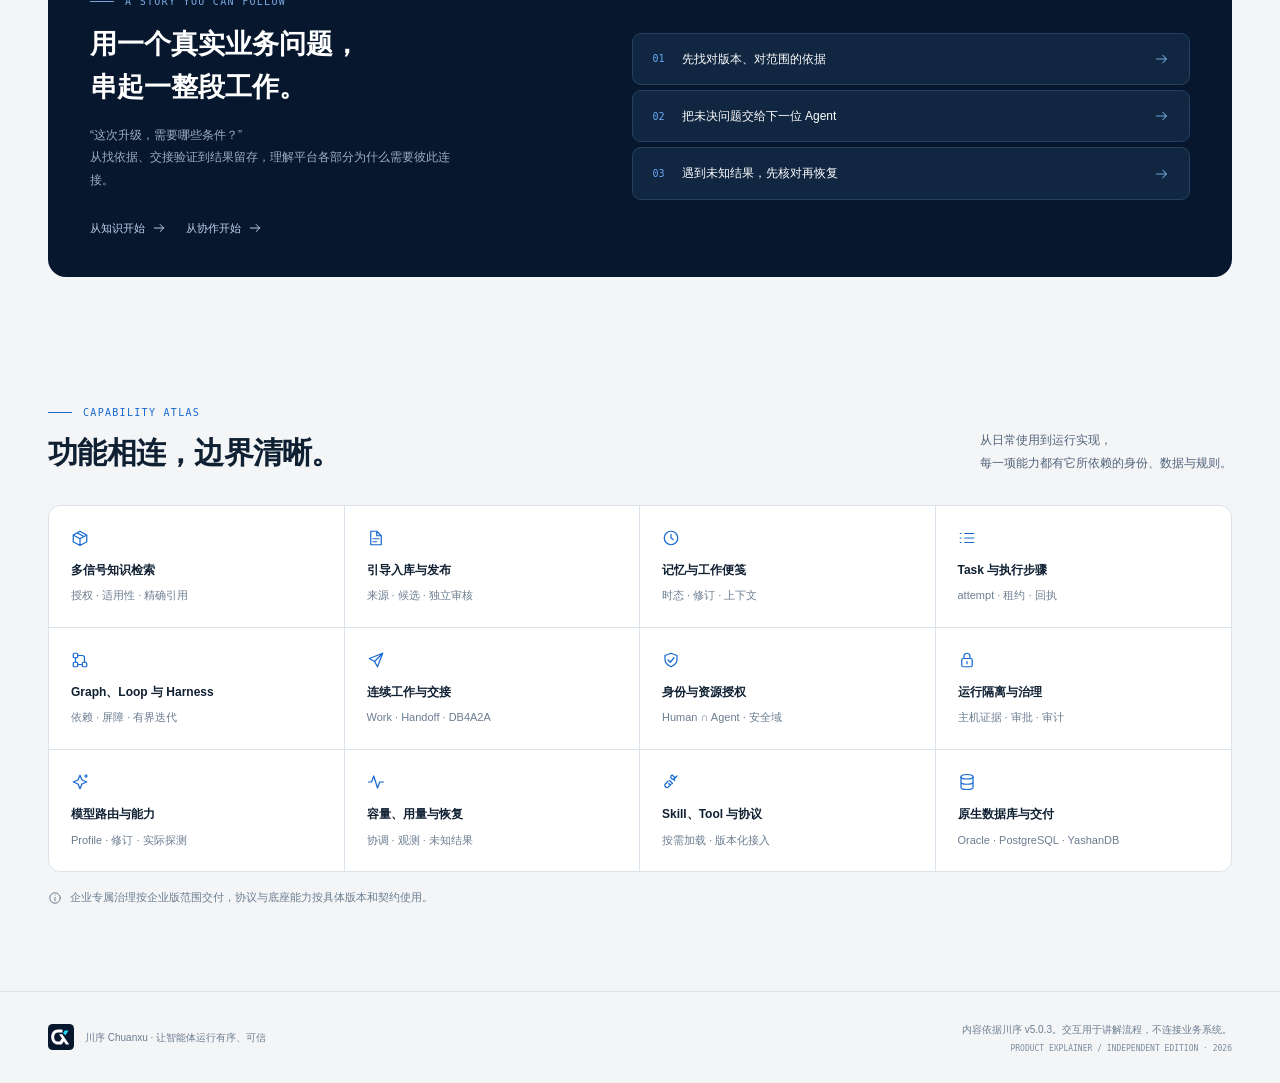
==== commit a4c887fe: "v5.0.3 v2" ====
--- a/index.html
+++ b/index.html
@@ -10,6 +10,7 @@
   <link rel="stylesheet" href="styles.css">
   <script src="content.js" defer></script>
   <script src="app.js" defer></script>
+  <script src="tour.js" defer></script>
 </head>
 <body data-page="index">
   <div id="app"></div>
--- a/styles.css
+++ b/styles.css
@@ -18,4 +18,13 @@
 @media(max-width:720px){.flow-svg.wide-graph{display:none!important}.flow-svg.compact-graph{display:block!important;max-height:420px}.hero-stage .compact-graph{max-height:none}.presentation .flow-svg.compact-graph{max-height:39vh}.graph-caption{font-size:9px}.presentation .graph-caption{display:none}}
 @media(max-width:380px){.hero h1{font-size:37px}.hero-footnote{gap:13px;font-size:9px}.hero-caption{max-width:210px;font-size:9px}.header-actions>.text-btn{font-size:9px;padding-inline:8px}.chapter-card{padding:16px 13px}.topic-intro h1{font-size:30px}.playback{justify-content:center;gap:10px}.track-line{width:9px}.step-marker{width:25px;height:25px}.principle small{font-size:9px}}
 @media(prefers-reduced-motion:reduce){html{scroll-behavior:auto}*,*:before,*:after{animation:none!important;transition:none!important}.reveal{opacity:1!important;transform:none!important}}
-@media print{.site-header,.chapter-sidebar,.playback,.experiment,.scenario-tabs,.presentation-nav,.progress-bar,.hero-controls,.header-actions{display:none!important}.container{width:100%}.topic-layout,.hero-grid{display:block}.topic-intro{page-break-after:avoid}.workbench-main{display:block}.explanation{border:0}.flow-svg{max-height:320px}.hero-board{break-inside:avoid;print-color-adjust:exact}.reveal{opacity:1!important;transform:none!important}.feature-card,.chapter-card{break-inside:avoid}.site-footer{margin-top:20px}}
+/* The tour owns the viewport; its persistent shell retains fullscreen on chapter changes. */
+.tour-entry{background:var(--blue);border-color:var(--blue);color:#fff;white-space:nowrap}.tour-entry:hover{background:#125dbb;color:#fff}.tour-settings{width:min(540px,calc(100% - 32px));max-height:calc(100dvh - 32px);padding:32px;border:1px solid #cbd8e8;border-radius:18px;color:var(--ink);background:var(--canvas);box-shadow:0 30px 100px #07172e44}.tour-settings::backdrop{background:#07172eb3;backdrop-filter:blur(6px)}.tour-settings h2{font-size:25px;line-height:1.5;margin:15px 0}.tour-settings p{font-size:12px;color:var(--muted);line-height:1.9}.tour-fields{display:grid;grid-template-columns:1fr 1fr;gap:18px;margin:25px 0 15px}.tour-fields label{font-size:12px;display:flex;flex-direction:column;gap:8px}.tour-fields input,.tour-fields select{width:100%;padding:10px 12px;border:1px solid #bccbe0;border-radius:8px;background:white;color:var(--ink)}.tour-settings .tour-duration{color:var(--blue);font-size:12px}.tour-settings .tour-settings-note{font-size:11px;margin-top:12px}.tour-settings-actions{display:flex;justify-content:flex-end;gap:12px;margin-top:25px}.tour-running{overflow:hidden}.tour-player[hidden]{display:none}.tour-player{position:fixed;inset:0;z-index:1000;background:var(--canvas);width:100%;height:100%;height:100dvh;display:flex;flex-direction:column;isolation:isolate}.tour-player:fullscreen{width:100vw;height:100vh;background:var(--canvas)}.tour-screen{flex:1;min-height:0;position:relative;overflow:hidden}.tour-frame{width:100%;height:100%;border:0;display:block;background:var(--canvas)}.tour-loading{position:absolute;inset:0;display:none;align-items:center;justify-content:center;color:var(--muted);font-size:14px}.tour-screen.loading .tour-loading{display:flex}.tour-screen.loading .tour-frame{opacity:0}.tour-toolbar{flex-shrink:0;position:relative;padding:17px 25px 20px;display:flex;align-items:center;justify-content:space-between;gap:18px;background:#fff;border-top:1px solid var(--line);box-shadow:0 -10px 30px #10203306;z-index:2}.tour-heading{display:flex;align-items:center;gap:12px;min-width:0;flex:1}.tour-heading>div{min-width:0}.tour-chapter{font-size:13px;line-height:1.5;display:block}.tour-status{font-size:10px;line-height:1.8;color:var(--soft);display:block;font-variant-numeric:tabular-nums}.tour-transport,.tour-options{display:flex;align-items:center;gap:8px}.tour-transport .text-btn{min-width:78px;background:#e7f0fc;color:var(--blue);border-color:#c9ddf7}.tour-options>label{white-space:nowrap;font-size:11px;color:var(--muted)}.tour-pace{width:55px;padding:6px 4px 6px 8px;border:1px solid #c6d4e5;border-radius:6px;background:#f6f9fd;color:var(--ink);font-size:12px}.tour-mode{padding:7px 3px;border:1px solid var(--line);border-radius:6px;background:white;font-size:11px}.tour-progress{position:absolute;bottom:0;left:0;width:100%;height:3px;border:0;appearance:none;background:#e4ecf5}.tour-progress::-webkit-progress-bar{background:#e4ecf5}.tour-progress::-webkit-progress-value{background:var(--blue)}.tour-progress::-moz-progress-bar{background:var(--blue)}
+.tour-stage{height:100vh;height:100dvh;overflow:hidden}.tour-stage #app,.tour-stage #main{height:100%;min-height:0}.tour-stage .site-header,.tour-stage .progress-bar,.tour-stage .site-footer,.tour-stage .toast,.tour-stage .skip-link,.tour-stage .hero-topline,.tour-stage .hero-copy,.tour-stage .principle-strip,.tour-stage #chapters,.tour-stage #capabilities,.tour-stage .scenario-tabs,.tour-stage .presentation-nav,.tour-stage .scenario-caption,.tour-stage .playback,.tour-stage .reading-mode,.tour-stage .graph-caption,.tour-stage .diagram-index,.tour-stage .hero-controls{display:none!important}.tour-stage .topic-layout{width:100%;max-width:none;padding:18px;margin:0;display:block}.tour-stage .topic-body,.tour-stage .topic-demo,.tour-stage .demo-workbench{height:100%;min-height:0;padding:0}.tour-stage .demo-workbench{display:flex;flex-direction:column;border-radius:14px}.tour-stage .workbench-top{flex-shrink:0;padding:15px 24px}.tour-stage .scene-description{font-size:13px}.tour-stage .workbench-main{flex:1;min-height:0;grid-template-columns:minmax(0,1fr) minmax(300px,34%)}.tour-stage .diagram-panel{min-height:0;padding:20px;overflow:hidden}.tour-stage .flow-svg{flex:1;min-height:0;width:100%;height:100%;max-height:none!important}.tour-stage .flow-node{pointer-events:none}.tour-stage .explanation{min-height:0;overflow:auto;justify-content:center;padding:clamp(20px,3vw,50px)}.tour-stage .step-counter{font-size:11px}.tour-stage .explanation h3{font-size:clamp(20px,2vw,32px);min-height:0;line-height:1.6}.tour-stage .explanation .step-copy{font-size:clamp(14px,1.25vw,19px);min-height:0;line-height:2}.tour-stage .event-receipt{margin-top:25px;padding-top:0}.tour-stage .event-text{font-size:11px}.tour-stage .hero{width:100%;max-width:none;padding:18px;margin:0}.tour-stage .hero-grid{display:block;height:100%}.tour-stage .hero-board{height:100%;display:flex;flex-direction:column}.tour-stage .hero-stage{flex:1;min-height:0;padding:15px 25px;display:flex}.tour-stage .hero-board-head{flex-shrink:0;padding:22px 30px 0}.tour-stage .hero-board-footer{flex-shrink:0;padding:20px 30px}.tour-stage .hero-caption{font-size:18px;max-width:none}.tour-stage .hero-caption .mono{font-size:13px;display:inline}
+.tour-stage .hero{height:100%}
+@media(max-width:1100px){.header-nav{gap:15px}.header-inner{gap:15px}.header-actions{gap:7px}.header-issue{display:none}.tour-toolbar{flex-wrap:wrap;padding:12px 18px 16px;gap:10px}.tour-heading{flex-basis:calc(100% - 205px)}.tour-options{margin-left:auto}.tour-stage .workbench-main{grid-template-columns:minmax(0,1fr) minmax(270px,36%)}.tour-stage .explanation{padding:24px}.tour-stage .explanation h3{font-size:23px}.tour-stage .explanation .step-copy{font-size:14px}}
+@media(min-width:721px) and (max-width:850px){.header-nav{gap:12px;font-size:11px}.header-actions>.text-btn{padding:8px;font-size:11px;gap:5px}.header-actions>.text-btn .icon{width:16px}.brand img{width:112px}}
+@media(max-width:720px){.header-actions .presentation-toggle span{display:none}.header-actions .presentation-toggle{padding:8px}.brand img{width:104px}.tour-entry{font-size:10px!important;padding:8px!important}.tour-settings{padding:24px}.tour-settings h2{font-size:21px}.tour-fields{gap:12px}.tour-toolbar{padding:10px 12px 14px;gap:10px 8px}.tour-heading{flex-basis:calc(100% - 138px);gap:8px}.tour-heading img{width:24px;height:24px}.tour-chapter{font-size:11px}.tour-status{font-size:8px}.tour-transport{gap:5px}.tour-transport .text-btn{min-width:58px;font-size:10px;padding:8px 9px;gap:5px}.tour-transport .text-btn .icon{width:14px}.tour-options{width:100%;justify-content:flex-end;gap:8px}.tour-options>label{margin-right:auto}.tour-options .text-btn{font-size:10px;padding:6px 9px;gap:4px}.tour-options .text-btn .icon{width:15px}.tour-pace{width:51px}.tour-mode{font-size:10px}.tour-stage .hero,.tour-stage .topic-layout{padding:8px}.tour-stage .workbench-top{padding:10px 14px}.tour-stage .scene-description{font-size:10px}.tour-stage .workbench-main{grid-template-columns:minmax(0,1fr);grid-template-rows:minmax(0,1fr) minmax(0,.85fr)}.tour-stage .diagram-panel{padding:8px 12px}.tour-stage .explanation{padding:17px;justify-content:flex-start;overscroll-behavior:contain}.tour-stage .step-counter{font-size:9px}.tour-stage .explanation h3{font-size:18px;margin-top:6px}.tour-stage .explanation .step-copy{font-size:12px;line-height:1.9;margin-top:8px}.tour-stage .event-receipt{margin-top:15px}.tour-stage .event-text{font-size:9px}.tour-stage .hero-board-head{padding:15px 18px 0}.tour-stage .hero-stage{padding:8px 12px}.tour-stage .hero-board-footer{padding:14px 18px}.tour-stage .hero-caption{font-size:13px}.tour-stage .hero-caption .mono{font-size:10px;margin-right:10px}}
+@media(max-width:720px){.tour-toolbar .tour-heading{flex:1 1 calc(100% - 150px)}.tour-stage .workbench-main{grid-template-rows:minmax(0,1.15fr) minmax(0,.85fr)}.tour-stage .flow-svg .node-title{font-size:15px}.tour-stage .flow-svg .node-sub{font-size:10px}}
+@media(max-height:520px) and (min-width:600px){.tour-toolbar{padding:8px 14px 11px;flex-wrap:nowrap;gap:10px}.tour-heading{flex-basis:auto}.tour-chapter{font-size:11px}.tour-status{font-size:8px}.tour-options{width:auto}.tour-stage .workbench-top{display:none}.tour-stage .workbench-main{grid-template-columns:minmax(0,1fr) minmax(230px,40%);grid-template-rows:minmax(0,1fr)}.tour-stage .diagram-panel{padding:8px}.tour-stage .explanation{padding:15px;justify-content:flex-start}.tour-stage .explanation h3{font-size:18px}.tour-stage .explanation .step-copy{font-size:12px}.tour-stage .hero-board-head{padding-top:10px}.tour-stage .hero-board-footer{padding-block:10px}.tour-stage .hero-stage{padding-block:5px}}
+@media print{.site-header,.chapter-sidebar,.playback,.experiment,.scenario-tabs,.presentation-nav,.progress-bar,.hero-controls,.header-actions,.tour-settings,.tour-player{display:none!important}.container{width:100%}.topic-layout,.hero-grid{display:block}.topic-intro{page-break-after:avoid}.workbench-main{display:block}.explanation{border:0}.flow-svg{max-height:320px}.hero-board{break-inside:avoid;print-color-adjust:exact}.reveal{opacity:1!important;transform:none!important}.feature-card,.chapter-card{break-inside:avoid}.site-footer{margin-top:20px}}
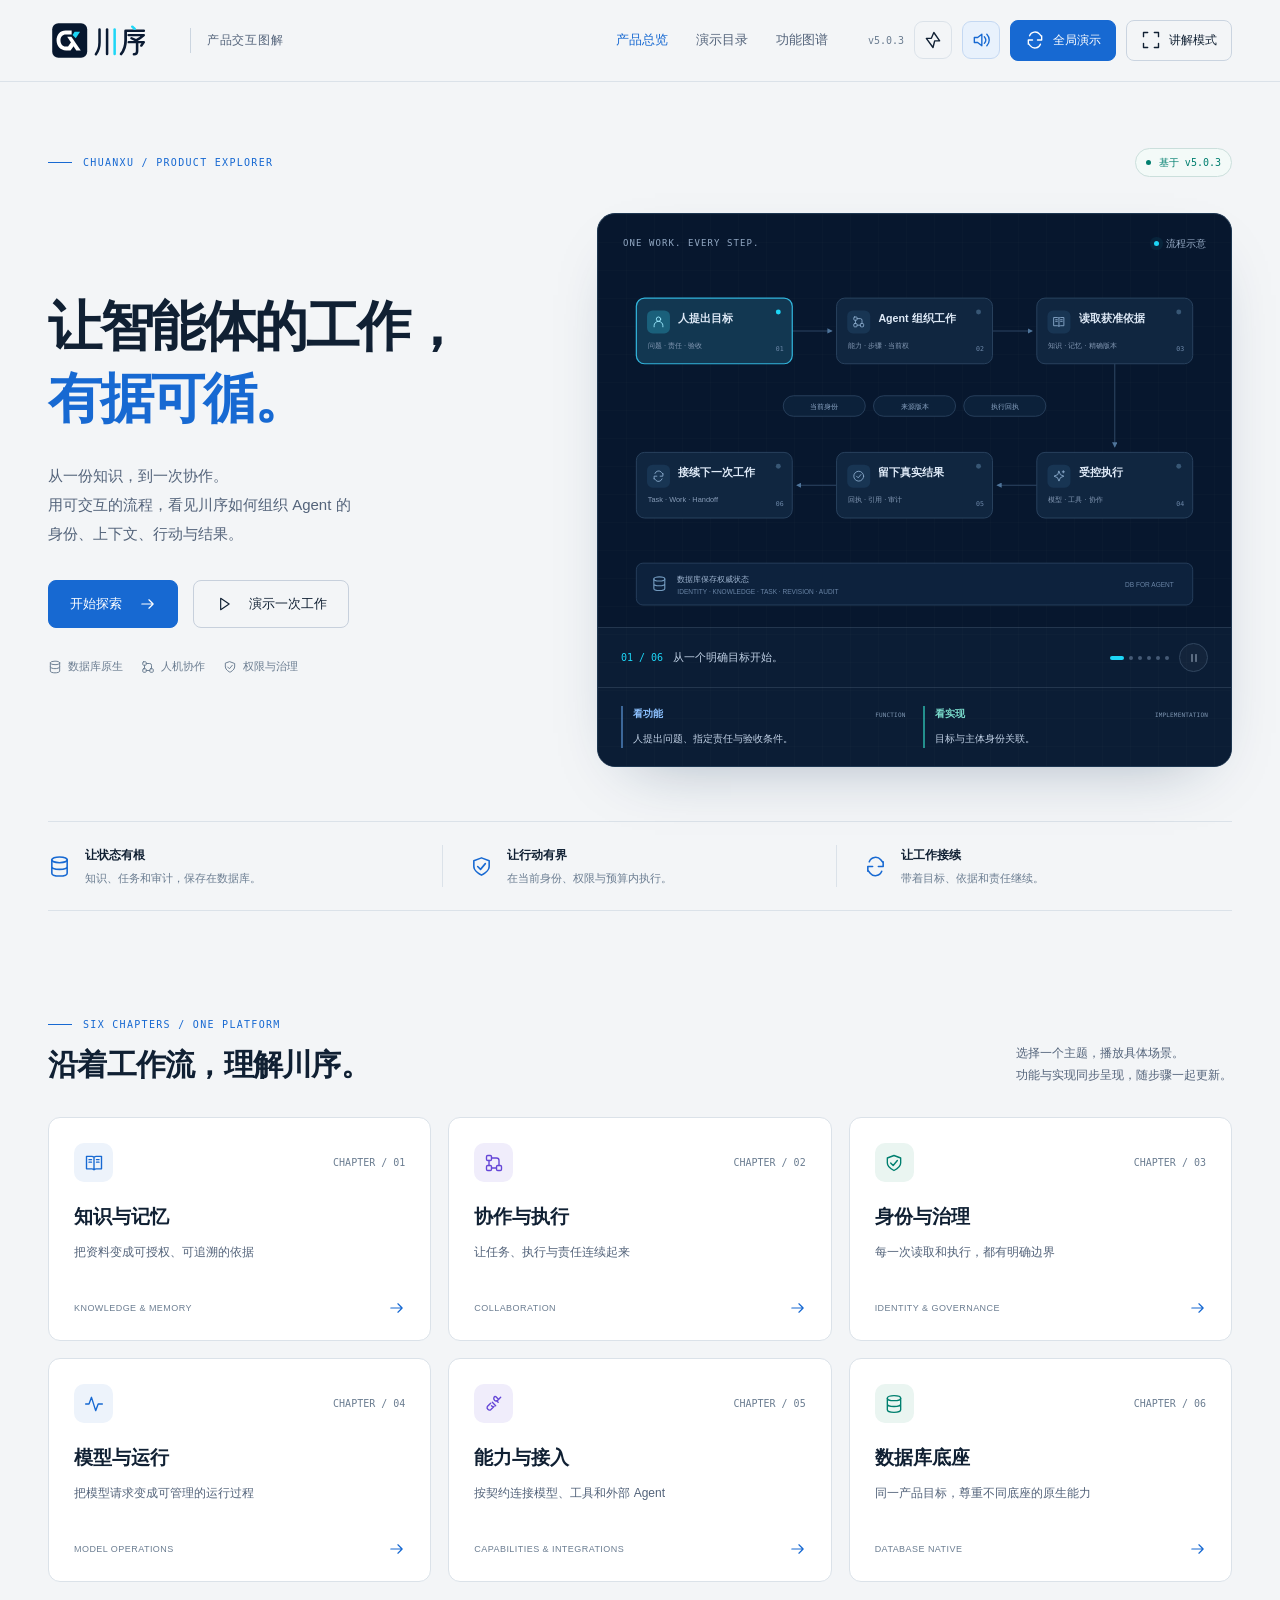
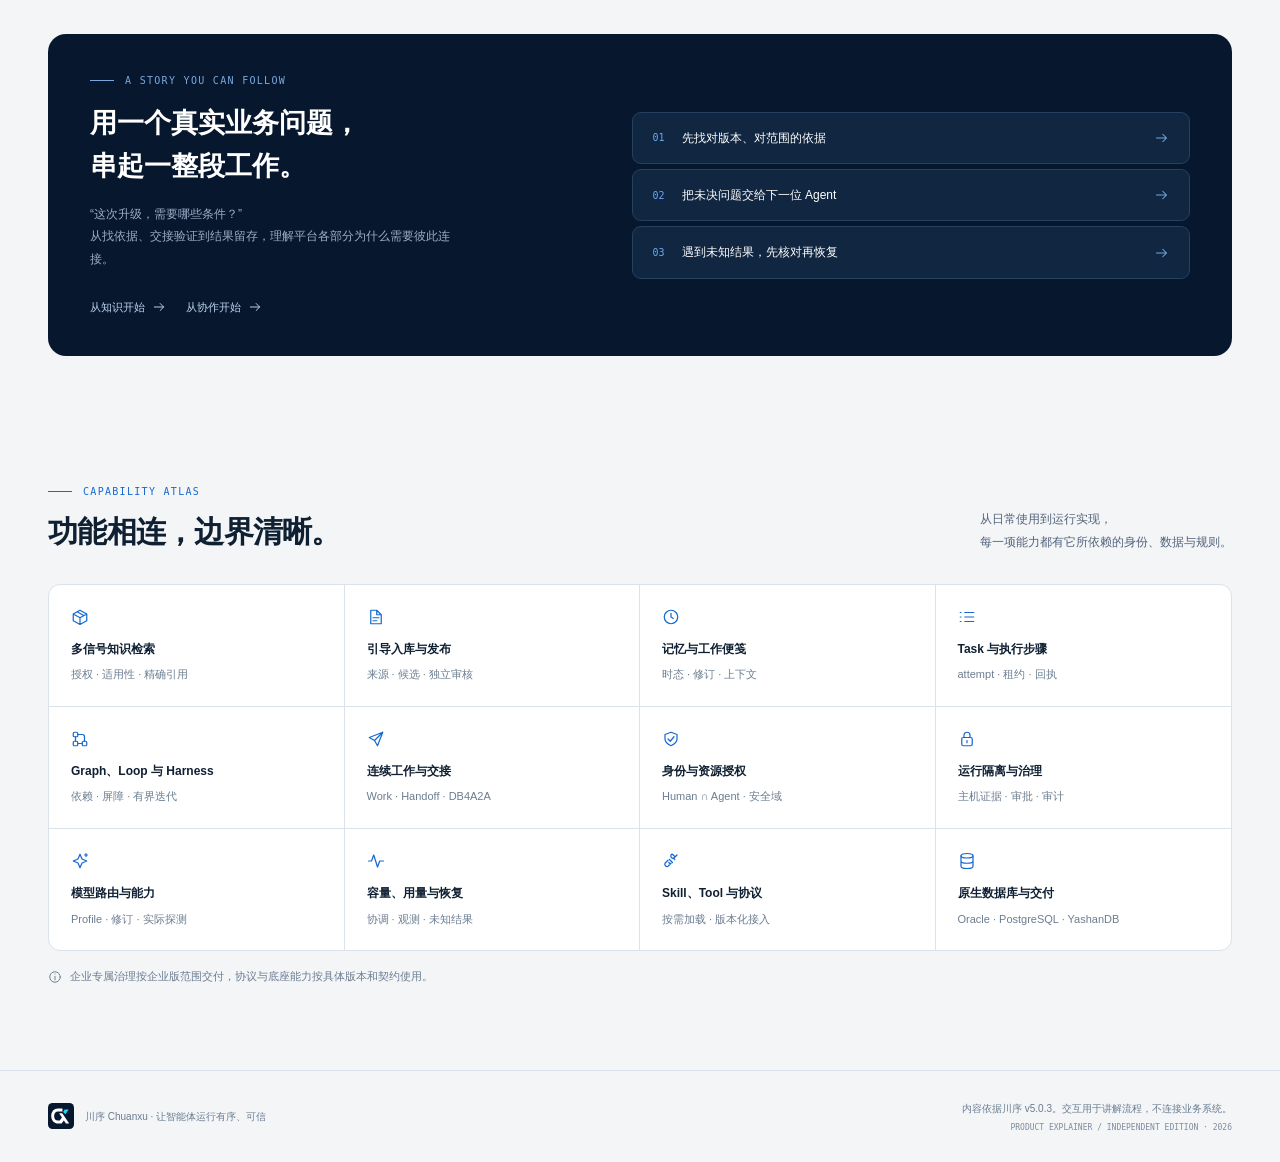
==== commit 187db95c: "v5.0.3 v3" ====
--- a/index.html
+++ b/index.html
@@ -10,7 +10,9 @@
   <link rel="stylesheet" href="styles.css">
   <script src="content.js" defer></script>
   <script src="app.js" defer></script>
+  <script src="narration.js" defer></script>
   <script src="tour.js" defer></script>
+  <script src="sound.js" defer></script>
 </head>
 <body data-page="index">
   <div id="app"></div>
--- a/styles.css
+++ b/styles.css
@@ -27,4 +27,21 @@
 @media(max-width:720px){.header-actions .presentation-toggle span{display:none}.header-actions .presentation-toggle{padding:8px}.brand img{width:104px}.tour-entry{font-size:10px!important;padding:8px!important}.tour-settings{padding:24px}.tour-settings h2{font-size:21px}.tour-fields{gap:12px}.tour-toolbar{padding:10px 12px 14px;gap:10px 8px}.tour-heading{flex-basis:calc(100% - 138px);gap:8px}.tour-heading img{width:24px;height:24px}.tour-chapter{font-size:11px}.tour-status{font-size:8px}.tour-transport{gap:5px}.tour-transport .text-btn{min-width:58px;font-size:10px;padding:8px 9px;gap:5px}.tour-transport .text-btn .icon{width:14px}.tour-options{width:100%;justify-content:flex-end;gap:8px}.tour-options>label{margin-right:auto}.tour-options .text-btn{font-size:10px;padding:6px 9px;gap:4px}.tour-options .text-btn .icon{width:15px}.tour-pace{width:51px}.tour-mode{font-size:10px}.tour-stage .hero,.tour-stage .topic-layout{padding:8px}.tour-stage .workbench-top{padding:10px 14px}.tour-stage .scene-description{font-size:10px}.tour-stage .workbench-main{grid-template-columns:minmax(0,1fr);grid-template-rows:minmax(0,1fr) minmax(0,.85fr)}.tour-stage .diagram-panel{padding:8px 12px}.tour-stage .explanation{padding:17px;justify-content:flex-start;overscroll-behavior:contain}.tour-stage .step-counter{font-size:9px}.tour-stage .explanation h3{font-size:18px;margin-top:6px}.tour-stage .explanation .step-copy{font-size:12px;line-height:1.9;margin-top:8px}.tour-stage .event-receipt{margin-top:15px}.tour-stage .event-text{font-size:9px}.tour-stage .hero-board-head{padding:15px 18px 0}.tour-stage .hero-stage{padding:8px 12px}.tour-stage .hero-board-footer{padding:14px 18px}.tour-stage .hero-caption{font-size:13px}.tour-stage .hero-caption .mono{font-size:10px;margin-right:10px}}
 @media(max-width:720px){.tour-toolbar .tour-heading{flex:1 1 calc(100% - 150px)}.tour-stage .workbench-main{grid-template-rows:minmax(0,1.15fr) minmax(0,.85fr)}.tour-stage .flow-svg .node-title{font-size:15px}.tour-stage .flow-svg .node-sub{font-size:10px}}
 @media(max-height:520px) and (min-width:600px){.tour-toolbar{padding:8px 14px 11px;flex-wrap:nowrap;gap:10px}.tour-heading{flex-basis:auto}.tour-chapter{font-size:11px}.tour-status{font-size:8px}.tour-options{width:auto}.tour-stage .workbench-top{display:none}.tour-stage .workbench-main{grid-template-columns:minmax(0,1fr) minmax(230px,40%);grid-template-rows:minmax(0,1fr)}.tour-stage .diagram-panel{padding:8px}.tour-stage .explanation{padding:15px;justify-content:flex-start}.tour-stage .explanation h3{font-size:18px}.tour-stage .explanation .step-copy{font-size:12px}.tour-stage .hero-board-head{padding-top:10px}.tour-stage .hero-board-footer{padding-block:10px}.tour-stage .hero-stage{padding-block:5px}}
+/* Functional and technical explanations are always present and advance together. */
+.explanation-pair{display:grid;gap:16px;margin-top:18px}.explanation-block{min-width:0;border-left:2px solid #a9c9f0;padding-left:12px}.technical-block{border-color:#a4d4ca}.explanation-label{display:flex;align-items:center;justify-content:space-between;gap:8px;margin:0;color:var(--blue);font-size:11px;line-height:1.6;font-weight:600}.technical-block .explanation-label{color:var(--teal)}.explanation-label span{font:7px var(--mono);letter-spacing:.03em;color:var(--soft)}.explanation .step-copy{min-height:0;margin-top:6px;font-size:11px;line-height:1.9}.explanation h3{min-height:0}.hero-board>.explanation-pair{grid-template-columns:1fr 1fr;gap:18px;margin:0;padding:18px 23px;border-top:1px solid #23364e;background:#0b1d35}.hero-board .explanation-block{border-color:#3c6799;padding-left:10px}.hero-board .technical-block{border-color:#238f8d}.hero-board .explanation-label{font-size:10px;color:#8cc1ff}.hero-board .technical-block .explanation-label{color:#79dbcb}.hero-board .explanation-label span{color:#7e96b2;font-size:6px}.hero-board .step-copy{font-size:10px;line-height:1.9;color:#c1d1e5;margin-top:7px}.implementation-detail h4{font-size:10px;color:var(--blue);font-weight:500;margin:0}.presentation .explanation .step-copy{font-size:13px;line-height:1.9}.presentation .explanation-label{font-size:12px}.presentation .explanation-pair{gap:22px;margin-top:22px}.tour-stage .workbench-main{grid-template-columns:minmax(0,1fr) minmax(360px,38%)}.tour-stage .explanation .step-copy{font-size:clamp(13px,1.12vw,17px);line-height:1.95}.tour-stage .explanation-label{font-size:13px}.tour-stage .explanation-label span{font-size:8px}.tour-stage .explanation-pair{gap:24px;margin-top:24px}.tour-stage .hero-board>.explanation-pair{padding:22px 30px;gap:35px}.tour-stage .hero-board .explanation-label{font-size:13px}.tour-stage .hero-board .step-copy{font-size:15px}.tour-stage .hero-board .explanation-label span{font-size:8px}.tour-sound-settings{display:flex;align-items:center;justify-content:space-between;gap:18px;margin:16px 0}.tour-sound-settings label{font-size:12px;display:flex;align-items:center;gap:8px;white-space:nowrap}.tour-sound-settings input[type=range]{width:100px}.tour-sound-controls{display:flex;align-items:center;gap:7px}.tour-sound-controls input{width:66px}.tour-sound-settings input,.tour-sound-controls input{accent-color:var(--blue)}.sound-toggle[aria-pressed=true],[data-sound-toggle][aria-pressed=true]{color:var(--blue);background:#e8f1fc;border-color:#c4d8f2}.tour-settings .sound-status{font-size:10px;color:var(--soft);margin-top:-6px}
+@media(max-width:1100px){.tour-stage .workbench-main{grid-template-columns:minmax(0,1fr) minmax(300px,42%)}.tour-stage .explanation-pair{gap:18px;margin-top:18px}.tour-stage .explanation .step-copy{font-size:13px}}
+@media(max-width:720px){.header-actions{gap:4px}.header-actions>.icon-btn{width:30px;height:32px}.brand img{width:90px}.header-inner{gap:8px}.hero-board>.explanation-pair{padding:16px}.explanation-pair{grid-template-columns:1fr 1fr;gap:13px;margin-top:16px}.explanation-block{padding-left:9px}.explanation-label{font-size:11px}.explanation-label span{display:none}.explanation .step-copy{font-size:11px;line-height:1.9}.presentation .explanation .step-copy{font-size:11px}.presentation .explanation-pair{gap:13px;margin-top:16px}.tour-stage .workbench-main{grid-template-columns:minmax(0,1fr);grid-template-rows:minmax(0,.8fr) minmax(0,1.2fr)}.tour-stage .explanation{padding:14px 16px}.tour-stage .explanation h3{font-size:17px;line-height:1.6}.tour-stage .explanation-pair{grid-template-columns:1fr 1fr;gap:13px;margin-top:13px}.tour-stage .explanation .step-copy{font-size:11px;line-height:1.85;margin-top:5px}.tour-stage .explanation-label{font-size:11px}.tour-stage .explanation-label span{display:none}.tour-stage .event-receipt{margin-top:12px}.tour-stage .event-label{display:none}.tour-stage .event-text{font-size:8px;margin-top:0;padding:6px 8px}.tour-stage .hero-board>.explanation-pair{padding:15px 18px;gap:18px}.tour-stage .hero-board .explanation-label{font-size:11px}.tour-stage .hero-board .step-copy{font-size:12px}.tour-sound-controls input{width:53px}.tour-sound-settings{gap:10px}.tour-sound-settings label{font-size:11px}.tour-sound-settings input[type=range]{width:82px}}
+@media(max-height:520px) and (min-width:600px){.tour-stage .workbench-main{grid-template-columns:minmax(0,1fr) minmax(300px,48%);grid-template-rows:minmax(0,1fr)}.tour-stage .explanation{padding:12px 16px}.tour-stage .explanation h3{font-size:17px}.tour-stage .explanation-pair{grid-template-columns:1fr 1fr;gap:13px;margin-top:12px}.tour-stage .explanation .step-copy{font-size:11px;line-height:1.85}.tour-stage .explanation-label{font-size:11px}.tour-stage .explanation-label span{display:none}.tour-stage .event-label{display:none}.tour-stage .event-receipt{margin-top:12px}.tour-stage .event-text{font-size:8px;margin-top:0;padding:5px}.tour-stage .hero-board>.explanation-pair{padding:12px 20px}.tour-stage .hero-board .step-copy{font-size:12px}.tour-sound-controls input{width:50px}}
+/* Every global-tour stage uses the same light palette and brand position. */
+.tour-stage .hero-board{background:white;color:var(--ink);border-color:var(--line);box-shadow:0 10px 30px -25px #18344c55;border-radius:14px}.tour-stage .board-grid{display:none}.tour-stage .hero-board-head,.tour-stage .workbench-top{padding:14px 24px;min-height:70px;border-bottom:1px solid var(--line);background:white;gap:24px}.tour-opening-brand,.tour-chapter-brand{flex-shrink:0;display:flex;align-items:center;gap:18px}.tour-opening-brand img,.tour-chapter-brand img{width:126px;height:43px;object-fit:contain}.tour-opening-brand span{font-size:12px;color:var(--muted);border-left:1px solid var(--line);padding-left:18px}.tour-stage .hero-board-head .stage-status{color:var(--soft)}.tour-stage .hero-board-head .status-dot{background:var(--teal);box-shadow:none}.tour-stage .workbench-top .scene-description{margin-left:auto;text-align:right;flex:1}.tour-stage .workbench-top>.stage-status{display:none}.tour-stage .hero-stage{background:#f7f9fc}.tour-stage .hero-board-footer,.tour-stage .hero-board>.explanation-pair{background:white;border-color:var(--line)}.tour-stage .hero-caption{color:var(--ink)}.tour-stage .hero-caption .mono{color:var(--blue)}.tour-stage .hero-board .flow-svg .node-rect{fill:white;stroke:#cfdae6}.tour-stage .hero-board .flow-svg .node-title{fill:var(--ink)}.tour-stage .hero-board .flow-svg .node-sub{fill:#6b7f95}.tour-stage .hero-board .flow-svg .node-number{fill:#8d9caf}.tour-stage .hero-board .flow-svg .node-icon-bg{fill:#edf2f8}.tour-stage .hero-board .flow-svg .node-icon{color:#6c819d}.tour-stage .hero-board .flow-svg .node-state{fill:#d4deea}.tour-stage .hero-board .flow-node.is-active .node-rect{fill:#f1f7ff;stroke:var(--blue);stroke-width:1.6}.tour-stage .hero-board .flow-node.is-active .node-icon-bg{fill:var(--blue)}.tour-stage .hero-board .flow-node.is-active .node-icon{color:white}.tour-stage .hero-board .flow-node.is-active .node-state{fill:var(--blue)}.tour-stage .hero-board .flow-node.is-done .node-state{fill:var(--teal)}.tour-stage .hero-board .flow-edge{stroke:#b0c0d3}.tour-stage .hero-board .flow-edge.is-travelled{stroke:#95b0ce}.tour-stage .hero-board .flow-edge.is-active{stroke:var(--blue)}.tour-stage .hero-board .db-band{fill:#e8eef6;stroke:#d7e1ed}.tour-stage .hero-board .db-band-text{fill:#526e8f}.tour-stage .hero-board .db-band-sub{fill:#8397b0}.tour-stage .hero-board .db-symbol{color:#729abe}.tour-stage .hero-board .explanation-block{border-color:#a9c9f0}.tour-stage .hero-board .technical-block{border-color:#a4d4ca}.tour-stage .hero-board .explanation-label{color:var(--blue)}.tour-stage .hero-board .technical-block .explanation-label{color:var(--teal)}.tour-stage .hero-board .explanation-label span{color:var(--soft)}.tour-stage .hero-board .step-copy{color:var(--muted)}.tour-pace-label[hidden]{display:none!important}.tour-voice-toggle[aria-pressed=true]{background:#e8f1fc;border-color:#c4d8f2;color:var(--blue)}.tour-narration-audio{display:none}.tour-voice-toggle{gap:6px;padding:8px 11px;white-space:nowrap}
+@media(max-width:720px){.tour-stage .hero-board-head,.tour-stage .workbench-top{display:flex;padding:10px 14px;min-height:53px;gap:12px}.tour-opening-brand img,.tour-chapter-brand img{width:90px;height:31px}.tour-opening-brand span{display:none}.tour-stage .workbench-top .scene-description{font-size:9px;line-height:1.6}.tour-stage .hero-board-head .stage-status{font-size:9px}.tour-voice-toggle{font-size:10px;padding:6px 9px}.tour-voice-toggle .icon{width:14px}}
+@media(max-width:720px){.tour-sound-controls input{width:37px}.tour-options>.tour-pace-label{font-size:10px}.tour-pace{width:44px}.tour-voice-toggle{padding:6px 7px;font-size:9px;gap:4px}.tour-voice-toggle .icon{width:12px}}
+@media(max-height:520px) and (min-width:600px){.tour-stage .hero-board-head,.tour-stage .workbench-top{display:flex;padding:7px 14px;min-height:43px}.tour-opening-brand img,.tour-chapter-brand img{width:86px;height:29px}.tour-opening-brand span{font-size:10px}.tour-stage .scene-description{font-size:9px}.tour-voice-toggle{padding:7px;font-size:10px}.tour-voice-toggle .icon{width:14px}}
+.tour-stage .hero-board .signal-pill{fill:white;stroke:#d7e1ed}.tour-stage .hero-board .signal-text{fill:#657b95}
+@media(max-height:520px) and (min-width:600px){.tour-stage .hero,.tour-stage .topic-layout{padding:8px}.tour-stage .hero-board-footer{padding:6px 16px}.tour-stage .hero-caption{font-size:13px;line-height:1.6}.tour-stage .hero-board>.explanation-pair{padding:8px 16px}.tour-stage .hero-board .explanation-label{font-size:11px}.tour-stage .hero-board .step-copy{font-size:11px;line-height:1.7;margin-top:4px}}
+.tour-rate-button[hidden]{display:none!important}.tour-rate-button{font-variant-numeric:tabular-nums;white-space:nowrap;padding:8px 11px;color:var(--blue);border-color:#c4d8f2;background:#f1f6fd}.tour-voice-settings{display:flex;align-items:center;gap:12px;margin:18px 0;font-size:12px}.tour-rate-hint{font-size:10px;color:var(--soft)}
+.tour-intro-stage #main{display:none!important}.tour-introduction[hidden]{display:none!important}.tour-introduction{height:100%;padding:18px}.tour-intro-card{height:100%;background:white;border:1px solid var(--line);border-radius:14px;overflow:hidden;display:flex;flex-direction:column}.tour-intro-header{display:flex;align-items:center;justify-content:space-between;gap:20px;padding:14px 24px;min-height:70px;border-bottom:1px solid var(--line)}.tour-intro-header>.stage-status{color:var(--soft)}.tour-intro-content{flex:1;min-height:0;overflow:auto;display:flex;flex-direction:column;justify-content:center;gap:22px;padding:clamp(30px,5vw,80px);background:radial-gradient(ellipse at 90% 5%,#e8f2ff88,transparent 65%)}.tour-intro-title{font-size:clamp(40px,5.7vw,80px);line-height:1.25;letter-spacing:-.035em}.tour-intro-title em{font-style:normal;color:var(--blue)}.tour-intro-statements{display:grid;grid-template-columns:.85fr 1.15fr;gap:26px;max-width:1040px;margin-top:8px}.tour-intro-statements section{padding:20px 24px;background:#f5f8fc;border:1px solid #dfe8f2;border-radius:10px}.tour-intro-statements h2{font-size:12px;color:var(--blue);margin-bottom:10px}.tour-intro-statements p{font-size:clamp(14px,1.3vw,19px);line-height:1.9;color:var(--muted)}.tour-intro-topics{display:flex;flex-wrap:wrap;gap:10px;margin-top:5px}.tour-intro-topics span{font-size:12px;padding:5px 12px;border:1px solid #cadcf1;border-radius:30px;color:#416b9c}.tour-intro-next{display:flex;align-items:center;gap:15px;font-size:13px;color:var(--soft);margin-top:7px}.tour-intro-next .icon{width:17px;color:var(--blue)}
+@media(max-width:720px){.tour-options .tour-rate-button{font-size:10px;padding:6px 8px}.tour-voice-settings{gap:9px;font-size:11px}.tour-rate-hint{font-size:9px}}
+@media(max-width:720px){.tour-introduction{padding:8px}.tour-intro-header{padding:10px 14px;min-height:53px}.tour-intro-header>.stage-status{font-size:9px}.tour-intro-content{padding:22px 20px;gap:18px}.tour-intro-title{font-size:35px;line-height:1.3}.tour-intro-statements{grid-template-columns:1fr;gap:12px;margin-top:0}.tour-intro-statements section{padding:13px 15px}.tour-intro-statements h2{font-size:10px;margin-bottom:5px}.tour-intro-statements p{font-size:12px;line-height:1.9}.tour-intro-topics{gap:6px;margin-top:0}.tour-intro-topics span{font-size:9px;padding:3px 8px}.tour-intro-next{font-size:10px;gap:8px;margin-top:0}}
+@media(max-height:520px) and (min-width:600px){.tour-introduction{padding:8px}.tour-intro-header{padding:7px 14px;min-height:43px}.tour-intro-content{padding:14px 24px;gap:8px}.tour-intro-title{font-size:27px;line-height:1.2}.tour-intro-title br{display:none}.tour-intro-statements{grid-template-columns:.85fr 1.15fr;gap:12px;margin-top:0}.tour-intro-statements section{padding:8px 12px}.tour-intro-statements h2{font-size:9px;margin-bottom:3px}.tour-intro-statements p{font-size:11px;line-height:1.6}.tour-intro-topics{margin-top:0;gap:8px}.tour-intro-topics span{font-size:9px;padding:2px 8px}.tour-intro-next{font-size:9px;margin:0}}
 @media print{.site-header,.chapter-sidebar,.playback,.experiment,.scenario-tabs,.presentation-nav,.progress-bar,.hero-controls,.header-actions,.tour-settings,.tour-player{display:none!important}.container{width:100%}.topic-layout,.hero-grid{display:block}.topic-intro{page-break-after:avoid}.workbench-main{display:block}.explanation{border:0}.flow-svg{max-height:320px}.hero-board{break-inside:avoid;print-color-adjust:exact}.reveal{opacity:1!important;transform:none!important}.feature-card,.chapter-card{break-inside:avoid}.site-footer{margin-top:20px}}
